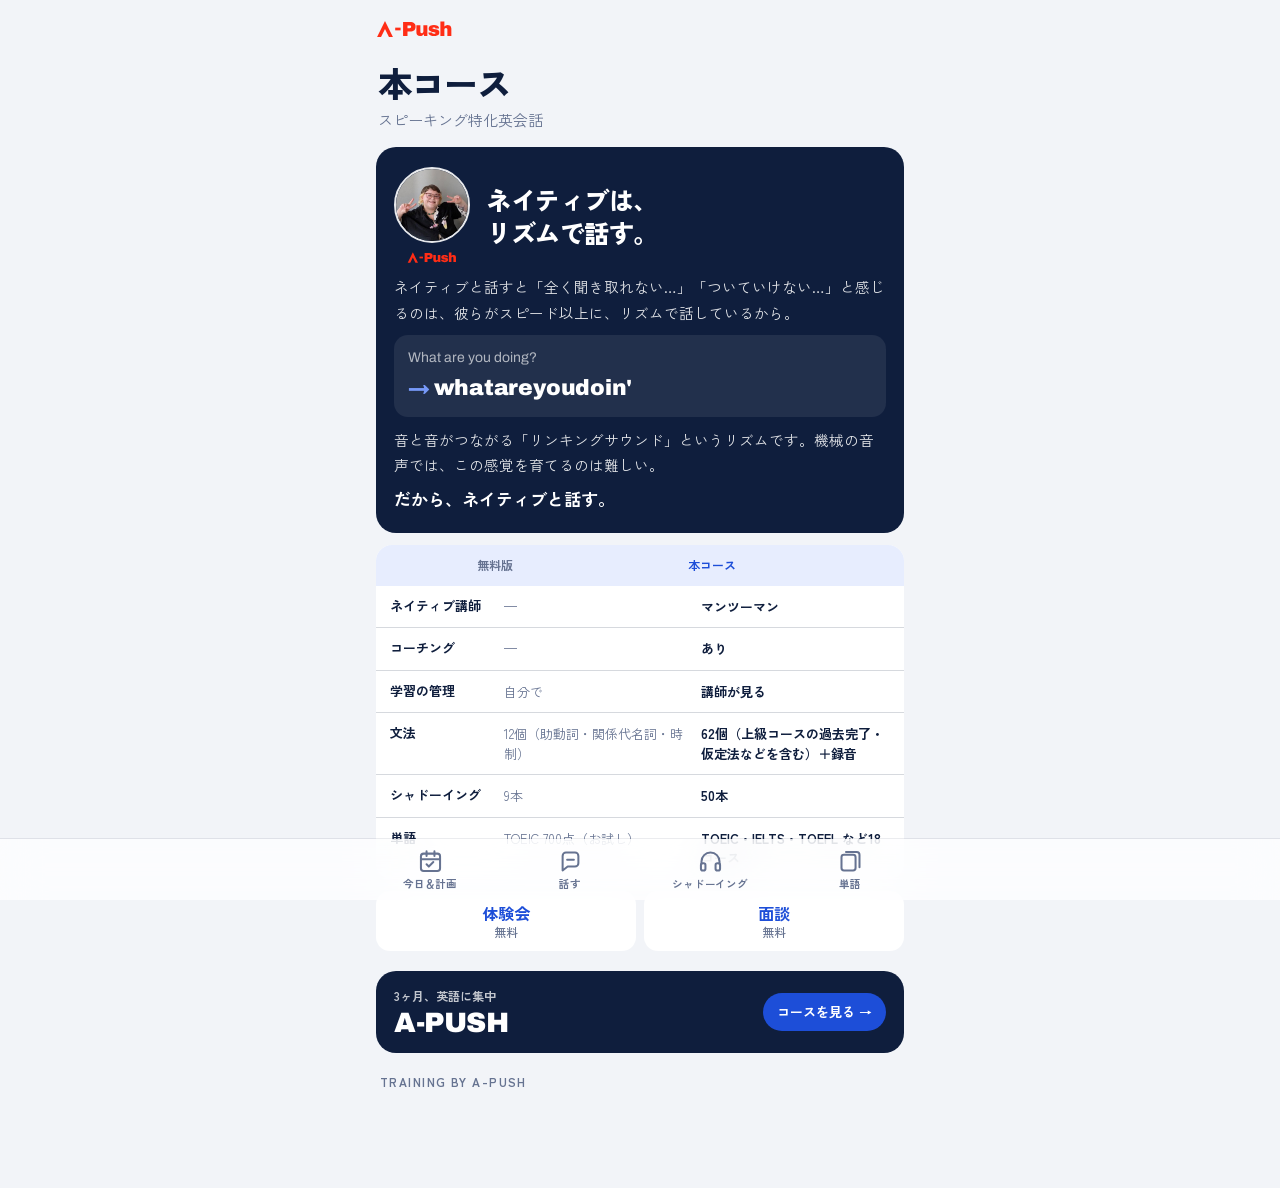
==== course/index.html @ 9ae57339 "本コースの比べる表：文法の個数（無料版12・土木版25・本コース62）、シャドーイング50本" ====
<!doctype html>
<html lang="ja">
<head>
<meta charset="utf-8">
<meta name="viewport" content="width=device-width, initial-scale=1, viewport-fit=cover">
<meta name="theme-color" content="#F2F4F8">
<meta name="color-scheme" content="light">
<link rel="icon" href="/favicon.png">
<link rel="apple-touch-icon" href="/apple-touch-icon.png">
<link rel="manifest" href="/chunk.webmanifest">
<meta name="apple-mobile-web-app-capable" content="yes">
<meta name="apple-mobile-web-app-title" content="A-PUSH">
<title>本コース｜A-PUSH</title>
<meta name="description" content="A-PUSH 本コースの内容と、無料版とのちがい。英語のリズムは、実際に話さないと分からない。">
<link rel="preconnect" href="https://fonts.googleapis.com">
<link rel="preconnect" href="https://fonts.gstatic.com" crossorigin>
<link rel="stylesheet" href="https://fonts.googleapis.com/css2?family=Archivo:wght@500;700;900&family=Zen+Kaku+Gothic+New:wght@400;500;700;900&display=swap">
<link rel="stylesheet" href="/ui.css">
</head>
<body data-tab="co">
<main class="screen">
  <div class="nav"><span class="navl"><span class="mini">本コース</span></span></div>
  <h1 class="large">本コース</h1>
  <p class="sub">スピーキング特化英会話</p>
  <div class="why">
    <div class="why-top">
      <div class="why-me"><img class="why-face" src="/course/alex.jpg" alt="ネイティブ講師 アレックス先生" width="240" height="240"><svg class="why-logo" viewBox="0 0 3847 1000" fill="currentColor" role="img" aria-label="A-PUSH"><path d="M450 104 L846 896 L648 896 L450 500 L252 896 L54 896 Z"/><rect x="960" y="432" width="270" height="136"/><path d="M1354.0 844.0V156.0H1760.0Q1825.0 156.0 1874.5 185.5Q1924.0 215.0 1952.0 267.0Q1980.0 319.0 1980.0 388.0Q1980.0 459.0 1951.5 511.5Q1923.0 564.0 1873.5 593.0Q1824.0 622.0 1760.0 622.0H1575.0V844.0ZM1575.0 461.0H1686.0Q1721.0 461.0 1738.5 443.0Q1756.0 425.0 1756.0 390.0Q1756.0 366.0 1748.5 350.5Q1741.0 335.0 1725.5 327.0Q1710.0 319.0 1686.0 319.0H1575.0ZM2204.0 856.0Q2110.0 856.0 2065.0 804.0Q2020.0 752.0 2020.0 658.0V316.0H2219.0V634.0Q2219.0 650.0 2223.5 664.0Q2228.0 678.0 2236.0 688.0Q2244.0 698.0 2257.0 703.5Q2270.0 709.0 2286.0 709.0Q2311.0 709.0 2329.5 697.5Q2348.0 686.0 2358.5 667.0Q2369.0 648.0 2369.0 626.0V316.0H2568.0V844.0H2405.0L2395.0 764.0H2388.0Q2369.0 793.0 2339.5 814.0Q2310.0 835.0 2275.0 845.5Q2240.0 856.0 2204.0 856.0ZM2893.0 856.0Q2845.0 856.0 2797.5 846.5Q2750.0 837.0 2710.5 816.5Q2671.0 796.0 2647.0 764.0Q2623.0 732.0 2623.0 686.0V679.0Q2623.0 676.0 2624.0 672.0H2809.0Q2808.0 675.0 2808.0 678.0V683.0Q2809.0 701.0 2820.5 713.0Q2832.0 725.0 2851.0 731.0Q2870.0 737.0 2893.0 737.0Q2907.0 737.0 2926.5 735.0Q2946.0 733.0 2961.0 725.0Q2976.0 717.0 2976.0 698.0Q2976.0 681.0 2958.5 672.5Q2941.0 664.0 2912.5 658.5Q2884.0 653.0 2850.0 647.0Q2813.0 641.0 2775.5 631.5Q2738.0 622.0 2706.0 604.5Q2674.0 587.0 2654.5 558.0Q2635.0 529.0 2635.0 483.0Q2635.0 431.0 2656.5 396.0Q2678.0 361.0 2715.5 340.5Q2753.0 320.0 2800.5 311.5Q2848.0 303.0 2900.0 303.0Q2945.0 303.0 2989.5 311.5Q3034.0 320.0 3071.0 338.5Q3108.0 357.0 3130.0 387.0Q3152.0 417.0 3152.0 460.0V467.0Q3152.0 472.0 3151.0 474.0H2968.0V466.0Q2968.0 451.0 2957.5 441.5Q2947.0 432.0 2930.5 427.5Q2914.0 423.0 2897.0 423.0Q2891.0 423.0 2879.0 423.5Q2867.0 424.0 2854.5 427.0Q2842.0 430.0 2833.5 437.0Q2825.0 444.0 2825.0 457.0Q2825.0 469.0 2836.5 476.5Q2848.0 484.0 2867.5 488.5Q2887.0 493.0 2911.0 498.0Q2949.0 505.0 2993.0 511.5Q3037.0 518.0 3076.5 533.5Q3116.0 549.0 3141.0 580.5Q3166.0 612.0 3166.0 669.0Q3166.0 723.0 3144.0 759.5Q3122.0 796.0 3084.0 817.0Q3046.0 838.0 2996.5 847.0Q2947.0 856.0 2893.0 856.0ZM3220.0 844.0V119.0H3419.0V371.0H3426.0Q3443.0 349.0 3469.0 334.5Q3495.0 320.0 3525.0 312.0Q3555.0 304.0 3584.0 304.0Q3647.0 304.0 3687.5 327.5Q3728.0 351.0 3748.0 395.0Q3768.0 439.0 3768.0 502.0V844.0H3569.0V526.0Q3569.0 509.0 3564.5 495.5Q3560.0 482.0 3552.0 472.0Q3544.0 462.0 3531.5 456.5Q3519.0 451.0 3502.0 451.0Q3477.0 451.0 3458.5 462.5Q3440.0 474.0 3429.5 492.5Q3419.0 511.0 3419.0 534.0V844.0Z"/></svg></div>
      <h2>ネイティブは、<br>リズムで話す。</h2>
    </div>
    <p>ネイティブと話すと「全く聞き取れない…」「ついていけない…」と感じるのは、彼らがスピード以上に、リズムで話しているから。</p>
    <div class="why-ex"><span>What are you doing?</span><b>whatareyoudoin'</b></div>
    <p>音と音がつながる「リンキングサウンド」というリズムです。機械の音声では、この感覚を育てるのは難しい。<br><b class="why-go">だから、ネイティブと話す。</b></p>
  </div>
  <div class="cmp">
    <div class="cmp-h"><span></span><span>無料版</span><span>本コース</span></div>
    <div class="cmp-r"><b>ネイティブ講師</b><span>—</span><span>マンツーマン</span></div><div class="cmp-r"><b>コーチング</b><span>—</span><span>あり</span></div><div class="cmp-r"><b>学習の管理</b><span>自分で</span><span>講師が見る</span></div><div class="cmp-r"><b>文法</b><span>12個（助動詞・関係代名詞・時制）</span><span>62個（上級コースの過去完了・仮定法などを含む）＋録音</span></div><div class="cmp-r"><b>シャドーイング</b><span>9本</span><span>50本</span></div><div class="cmp-r"><b>単語</b><span>TOEIC 700点（お試し）</span><span>TOEIC・IELTS・TOEFL など18コース</span></div>
  </div>
  <div class="two">
    <a href="https://reserva.be/washoiii/reserve?mode=service_staff&amp;search_evt_no=95eJwzNbY0tbQEAARxAUk" target="_blank" rel="noopener">体験会<small>無料</small></a>
    <a href="https://calendar.app.google/kX21qNU7f9NdJtQY9" target="_blank" rel="noopener">面談<small>無料</small></a>
  </div>
  <a class="apush" href="https://lp.apush.jp/" target="_blank" rel="noopener">
    <span class="ap-k">3ヶ月、英語に集中</span>
    <span class="ap-n">A-PUSH</span>
    <span class="ap-c">コースを見る →</span>
  </a>
  <footer class="foot"><span class="by">TRAINING BY A-PUSH</span></footer>
</main>
<script src="/install.js" defer></script>
<script src="/ui.js" defer></script>
</body>
</html>
---- ui.css ----
/* A-PUSH 共通の見た目（doboku・club-kit と同じ。2026-10-17）。club-kit/template/shell.html の style から作った。白基調だけ。 */

/* 型：iPhoneのアプリに近い形。下に4つのタブ（今日＆計画・話す・シャドーイング・単語）、上は大きな見出し→スクロールですりガラスのバー。
   お知らせと通知は「今日＆計画」から。色は団体の色1つ（--brand）＋白。暗い画面の設定では濃紺。文字は端末の文字（iPhoneならヒラギノ）。 */
:root{
  --brand:#1D4ED8;
  --bg:#F2F4F8; --card:#FFFFFF; --ink:#0F1E3D; --mute:#667391; --line:rgba(15,30,61,.10); --line2:rgba(15,30,61,.17);
  --soft:#E7EDFE; --soft2:#C7D5FD; --mid:#7799F8;
  --on:#FFFFFF; --ok:#16A34A; --warn:#B45309; --ng:#DC2626; --bar:rgba(255,255,255,.72); --scrim:rgba(15,30,61,.32); --dark:#0F1E3D;
  /* 本文・見出し＝Zen Kaku Gothic New／数字と英語＝Archivo。届かない時（オフライン）は端末の文字に戻る */
  --f:"Zen Kaku Gothic New",-apple-system,BlinkMacSystemFont,"Hiragino Sans","Hiragino Kaku Gothic ProN","Noto Sans JP","Yu Gothic",system-ui,sans-serif;
  --fd:"Zen Kaku Gothic New",-apple-system,BlinkMacSystemFont,"Hiragino Sans","Hiragino Kaku Gothic ProN","Noto Sans JP",system-ui,sans-serif;
  --en:"Archivo","Zen Kaku Gothic New",-apple-system,BlinkMacSystemFont,"Hiragino Sans","Noto Sans JP",system-ui,sans-serif;
  --r:16px; --spring:cubic-bezier(.2,.8,.2,1);
  color-scheme:light;
}
*{box-sizing:border-box}
[hidden]{display:none!important}
html{-webkit-tap-highlight-color:transparent;-webkit-text-size-adjust:100%;overscroll-behavior:none;background:var(--bg)}
body{margin:0;overscroll-behavior:none;background:var(--bg);color:var(--ink);font-family:var(--f);font-size:16px;line-height:1.55;-webkit-font-smoothing:antialiased;min-height:100dvh}
body::before{content:"";position:fixed;inset:0 0 auto;height:env(safe-area-inset-top,0px);z-index:9;background:var(--bar);-webkit-backdrop-filter:blur(20px);backdrop-filter:blur(20px)}
button{font:inherit;color:inherit;cursor:pointer;background:none;border:0;padding:0}
button,a,[role="button"],.tap{touch-action:manipulation;-webkit-user-select:none;user-select:none;-webkit-touch-callout:none}
input,textarea,select{font:inherit;font-size:16px;color:inherit}
:focus-visible{outline:3px solid var(--mid);outline-offset:2px;border-radius:8px}
a{color:inherit}

/* 画面 */
.screen{max-width:560px;margin:0 auto;padding-left:max(16px,env(safe-area-inset-left,0px));padding-right:max(16px,env(safe-area-inset-right,0px));
  padding-bottom:calc(96px + env(safe-area-inset-bottom,0px));display:flex;flex-direction:column;gap:12px;animation:in .28s var(--spring)}
@keyframes in{from{opacity:0;transform:translateY(6px)}to{opacity:1;transform:none}}
.nav{position:sticky;top:env(safe-area-inset-top,0px);z-index:8;margin:0 calc(-1*max(16px,env(safe-area-inset-left,0px))) -4px;
  padding:10px max(16px,env(safe-area-inset-right,0px)) 8px max(16px,env(safe-area-inset-left,0px));min-height:52px;
  display:flex;justify-content:space-between;align-items:center;gap:8px;transition:background .2s,box-shadow .2s}
.nav.stuck{background:var(--bar);-webkit-backdrop-filter:blur(20px) saturate(180%);backdrop-filter:blur(20px) saturate(180%);box-shadow:0 .5px 0 var(--line2)}
.nav .mini{font-weight:700;font-size:17px;opacity:0;transition:opacity .2s;letter-spacing:-.01em}
.nav.stuck .mini{opacity:1}
/* A-PUSHのロゴ（どの団体のサイトでも一番上・左）。スクロールすると、ロゴがその画面の名前に入れ替わる */
.navl{position:relative;display:flex;align-items:center;min-width:0;height:38px}
.aplogo{display:block;height:20px;width:auto;color:#FF2D16;transition:opacity .2s}
.nav.stuck .aplogo{opacity:0}
.navl .mini{position:absolute;left:0;white-space:nowrap}
.navr{display:flex;align-items:center;gap:8px}
.pill{background:var(--soft);color:var(--brand);font-weight:600;font-size:14px;padding:7px 14px;border-radius:999px;transition:transform .1s ease-out}
.bell{position:relative;width:38px;height:38px;border-radius:50%;background:var(--soft);color:var(--brand);display:grid;place-items:center;flex:none}
.bell svg{width:21px;height:21px}
.bell .badge{position:absolute;top:-2px;right:-2px;min-width:19px;height:19px;border-radius:99px;background:var(--ng);color:#fff;font-size:11px;font-weight:800;
  display:grid;place-items:center;padding:0 5px;box-shadow:0 0 0 2px var(--bg)}
.eyebrow{margin:6px 2px 0;font-size:12px;font-weight:600;letter-spacing:.08em;color:var(--brand);text-transform:uppercase}
.large{font-family:var(--fd);font-size:34px;font-weight:900;letter-spacing:-.028em;line-height:1.12;margin:0 2px;text-wrap:balance}
.sub{color:var(--mute);font-size:15px;margin:-6px 2px 4px}
.sub button{color:var(--brand);font-weight:600}
.label{font-size:13px;color:var(--mute);margin:14px 4px -4px;font-weight:500}
.hr{height:1px;background:var(--line2);margin:22px 2px 6px;border:0}
.sect{font-family:var(--fd);font-size:25px;font-weight:900;letter-spacing:-.025em;margin:4px 2px 0}
.note{margin:0 4px;font-size:12.5px;color:var(--mute)}

/* 押した時の反応（指を離す前） */
.press{transition:transform .1s ease-out,background-color .12s,opacity .12s}
.press:active,.press.down{transform:scale(.97)}

/* 共通の箱 */
.group{background:var(--card);border-radius:var(--r);overflow:hidden}
.row{display:grid;grid-template-columns:36px 1fr auto;gap:12px;align-items:center;padding:12px 14px;width:100%;text-align:left;min-height:60px}
.row+.row{border-top:.5px solid var(--line2)}
.row:active{background:var(--line)}
.ic{width:36px;height:36px;border-radius:10px;display:grid;place-items:center;font-size:18px;background:var(--soft)}
.row b{font-weight:700;font-size:16px;display:block;line-height:1.3}
.row small{color:var(--mute);font-size:13px;display:block}
.chev{color:var(--mute);font-size:14px;font-weight:600;white-space:nowrap}
.row.done .chev{color:var(--ok)}

/* 今日 */
.hero{display:grid;grid-template-columns:auto 1fr;gap:18px;align-items:center;background:var(--card);border-radius:20px;padding:18px}
.ring{width:96px;height:96px}
.ring circle{fill:none;stroke-width:11;stroke-linecap:round}
.ring .t{stroke:var(--soft)}
.ring .v{stroke:var(--brand);transition:stroke-dashoffset .9s var(--spring)}
.hero b{font-family:var(--en);font-weight:900;font-size:28px;letter-spacing:-.02em;font-variant-numeric:tabular-nums;display:block;line-height:1.2}
.hero p{margin:2px 0 0;color:var(--mute);font-size:14px}
.tiles{display:grid;grid-template-columns:repeat(3,1fr);gap:8px}
.tiles div{background:var(--card);border-radius:14px;padding:10px 6px;text-align:center;font-size:12px;color:var(--mute)}
.tiles b{display:block;font-family:var(--en);font-weight:900;font-size:24px;color:var(--ink);font-variant-numeric:tabular-nums;letter-spacing:-.01em;line-height:1.25}
.sum{display:grid;grid-template-columns:1fr 1fr;gap:8px}
.sum div{background:var(--card);border-radius:14px;padding:12px;display:flex;flex-direction:column;gap:2px;min-width:0}
.sum span{font-size:11.5px;color:var(--mute);line-height:1.4}
.sum b{font-size:17px;font-weight:700;color:var(--brand)}
.inst{display:grid;grid-template-columns:auto 1fr auto;gap:10px;align-items:center;background:var(--soft);border-radius:var(--r);padding:12px 12px 12px 14px}
.inst-ic{width:30px;height:30px;border-radius:9px;background:var(--brand);color:var(--on);display:grid;place-items:center;font-weight:800}
.inst p{margin:0;font-size:13.5px;line-height:1.55}
.inst-x{color:var(--mute);font-size:20px;width:34px;height:34px}
.inst .primary{grid-column:1/-1}
.apush{display:grid;grid-template-columns:1fr auto;grid-template-areas:"k c" "n c";align-items:center;gap:2px 12px;text-decoration:none;color:#fff;background:var(--dark);border-radius:20px;padding:16px 18px;margin-top:8px}
.ap-k{grid-area:k;font-size:12px;color:rgba(255,255,255,.75);font-weight:600}
.ap-n{grid-area:n;font-family:var(--en);font-weight:900;font-size:28px;line-height:1.05;letter-spacing:-.015em}
.ap-c{grid-area:c;font-size:13px;font-weight:600;background:var(--brand);color:var(--on);border-radius:99px;padding:9px 14px;white-space:nowrap}
.foot{font-size:12px;color:var(--mute);padding:8px 4px 0;display:flex;flex-direction:column;gap:6px}
.foot .by{letter-spacing:.12em;font-weight:600}

/* 話す */
.toggle-row{display:flex;justify-content:space-between;align-items:center;gap:12px;background:var(--card);border-radius:var(--r);padding:12px 14px}
.toggle-row div{display:flex;flex-direction:column;line-height:1.35;min-width:0}
.toggle-row b{font-size:16px;font-weight:600}
.toggle-row span{font-size:12.5px;color:var(--mute)}
.switch{flex:none;width:51px;height:31px;border-radius:99px;background:var(--line2);position:relative;transition:background .2s}
.switch i{position:absolute;top:2px;left:2px;width:27px;height:27px;border-radius:50%;background:#fff;box-shadow:0 2px 4px rgba(0,0,0,.2);transition:transform .3s var(--spring)}
.switch[aria-checked="true"]{background:var(--ok)}
.switch[aria-checked="true"] i{transform:translateX(20px)}
.seg{position:relative;display:grid;grid-auto-flow:column;grid-auto-columns:1fr;background:var(--line);border-radius:10px;padding:2px}
.seg .sl{position:absolute;top:2px;bottom:2px;left:2px;border-radius:8px;background:var(--card);box-shadow:0 1px 3px rgba(0,0,0,.13),0 0 0 .5px rgba(0,0,0,.04);
  transition:transform .32s var(--spring),width .32s var(--spring);pointer-events:none}
.seg button{position:relative;z-index:1;border-radius:8px;padding:7px 4px;font-size:13.5px;font-weight:600;color:var(--ink);line-height:1.2;transition:color .2s,transform .1s ease-out}
.seg button:active{transform:scale(.96)}
.seg button[aria-pressed="true"]{color:var(--brand)}
.seg.lv button{display:flex;flex-direction:column;align-items:center;padding:6px 4px}
.seg.lv b{font-family:var(--en);font-weight:900;font-size:17px}
.seg.lv small{font-size:11px;color:var(--mute);font-weight:500}
.chips{display:flex;gap:6px;overflow-x:auto;padding:2px 2px 4px;margin:0 -2px;scrollbar-width:none;scroll-snap-type:x proximity}
.chips::-webkit-scrollbar{display:none}
.chip{flex:none;scroll-snap-align:start;background:var(--card);border-radius:99px;padding:8px 14px;font-size:14px;font-weight:700;white-space:nowrap;box-shadow:0 0 0 .5px var(--line2) inset}
.chip[aria-pressed="true"]{background:var(--brand);color:var(--on);box-shadow:none}
.chip .n{font-size:11px;opacity:.7;margin-left:5px;font-weight:500}
.tag{display:inline-block;font-size:11px;font-weight:600;padding:1px 8px;border-radius:99px;background:var(--soft);color:var(--brand);margin-left:6px;vertical-align:2px}

/* 問題のカード */
.card{background:var(--card);border-radius:22px;overflow:hidden}
.bar{height:4px;background:var(--soft)}
.bar i{display:block;height:100%;width:100%;background:var(--brand);transition:width 1s linear;border-radius:0 4px 4px 0}
.bar i.low{background:var(--ink)}
.cin{padding:18px 16px;display:flex;flex-direction:column;gap:12px}
.meta{display:flex;justify-content:space-between;align-items:center;font-family:var(--en);font-size:13px;color:var(--mute);font-weight:700;font-variant-numeric:tabular-nums}
.pips{display:flex;gap:5px}
.pip{width:22px;height:5px;border-radius:3px;background:var(--line2)}
.pip.y{background:var(--brand)} .pip.n{background:var(--mid)} .pip.cur{background:var(--ink)}
.ask{margin:0;font-size:12.5px;font-weight:600;color:var(--mute)}
.pic{font-size:clamp(54px,15vw,68px);line-height:1;text-align:center;padding:4px 0}
.ja{margin:0;font-size:19px;font-weight:700;line-height:1.5;text-align:center;text-wrap:balance}
.cue{align-self:center;max-width:100%;text-align:center;font-size:13px;font-weight:600;color:var(--brand);background:var(--soft);padding:5px 12px;border-radius:99px}
.stem{margin:0;text-align:center;font-size:18px;font-weight:700}
.choices{display:flex;flex-direction:column;gap:9px}
.ch{display:flex;gap:10px;align-items:flex-start;text-align:left;background:var(--card);border-radius:14px;padding:14px;font-family:var(--en);font-size:16px;line-height:1.45;font-weight:600;
  box-shadow:0 0 0 1px var(--line2) inset;transition:transform .1s ease-out,background .15s,box-shadow .15s,color .15s}
.ch:active:not(:disabled){transform:scale(.98);background:var(--soft)}
.ch .k{flex:none;width:22px;height:22px;border-radius:7px;background:var(--soft);color:var(--brand);font-weight:700;font-size:12px;display:grid;place-items:center;margin-top:1px}
.ch.correct{background:var(--brand);color:var(--on);box-shadow:none}
.ch.correct .k{background:rgba(255,255,255,.22);color:var(--on)}
.ch.wrong{color:var(--mute);text-decoration:line-through;box-shadow:0 0 0 1.5px var(--ink) inset;animation:shake .3s}
.ch.dim{opacity:.4}
.ch:disabled{cursor:default}
@keyframes shake{25%{transform:translateX(-4px)}75%{transform:translateX(4px)}}
.verdict{margin:0;font-weight:800;font-size:16px;text-align:center}
.verdict.y{color:var(--brand)} .verdict.n{color:var(--ink)}
.answer{margin:0;font-family:var(--en);font-size:21px;font-weight:800;line-height:1.4;text-align:center;text-wrap:balance;letter-spacing:-.01em}
.say{margin:0;font-size:13px;color:var(--mute);text-align:center}
.dots{display:flex;justify-content:center;gap:14px}
.dot{width:54px;height:54px;border-radius:50%;background:var(--soft);color:var(--brand);font-family:var(--en);font-weight:900;font-size:20px;transition:transform .1s ease-out,background .15s}
.dot:active{transform:scale(.92)}
.dot.on{background:var(--brand);color:var(--on)}
.acts{display:flex;gap:8px;flex-wrap:wrap}
.primary{flex:1;background:var(--brand);color:var(--on);border-radius:14px;padding:15px;font-weight:700;font-size:17px;transition:transform .1s ease-out,opacity .15s}
.primary:active:not(:disabled){transform:scale(.97)}
.primary:disabled{opacity:.3;cursor:default}
.ghost{flex:1;background:var(--soft);border-radius:14px;padding:14px;font-weight:600;font-size:16px;color:var(--brand);transition:transform .1s ease-out}
.ghost:active{transform:scale(.97)}
.big{margin:0;text-align:center;font-family:var(--en);font-weight:900;font-size:72px;line-height:1;color:var(--brand);letter-spacing:-.03em}
.big em{font-style:normal;font-size:28px;color:var(--mute)}
.rmsg{margin:0;text-align:center;font-weight:700}
.recap{display:flex;flex-direction:column}
.rrow{display:grid;grid-template-columns:28px 1fr 22px;gap:8px;align-items:start;padding:9px 0;border-top:.5px solid var(--line2);font-size:14px}
.rrow .m{font-size:20px;line-height:1.2}
.rrow .v{font-weight:800;text-align:right} .rrow .v.y{color:var(--brand)} .rrow .v.n{color:var(--mute)}

/* 単語 */
.decks{display:grid;grid-template-columns:repeat(auto-fit,minmax(150px,1fr));gap:8px}
.deck{display:flex;flex-direction:column;text-align:left;background:var(--card);border-radius:14px;padding:11px 12px;line-height:1.4;min-width:0;box-shadow:0 0 0 .5px var(--line2) inset;transition:transform .1s ease-out}
.deck:active{transform:scale(.97)}
.deck b{font-size:15px;font-weight:700}
.deck span{font-size:11.5px;color:var(--mute)}
.deck em{font-style:normal;color:var(--brand);font-weight:700}
.deck[aria-pressed="true"]{background:var(--soft);box-shadow:0 0 0 2px var(--brand) inset}
.daily{display:flex;justify-content:space-between;align-items:center;gap:10px;flex-wrap:wrap;background:var(--card);border-radius:var(--r);padding:12px 14px}
.daily span{display:flex;flex-direction:column;line-height:1.35} .daily b{font-size:15px;font-weight:600} .daily small{font-size:11.5px;color:var(--mute)}
#w-daily{flex:1;min-width:220px}
.today{display:flex;flex-direction:column;gap:6px;padding:0 4px}
.today-t{display:flex;justify-content:space-between;font-size:12.5px;color:var(--mute)} .today-t b{font-family:var(--en);font-weight:900;font-size:19px;color:var(--ink);font-variant-numeric:tabular-nums}
.today .bar{border-radius:4px;overflow:hidden}
.filters{display:grid;grid-template-columns:1fr auto;gap:8px;align-items:center}
.filters .seg{min-width:140px}
.wcount{display:flex;justify-content:space-between;font-size:12.5px;color:var(--mute);font-weight:600}
#w-done.due{background:var(--soft);color:var(--brand);padding:0 8px;border-radius:6px;font-weight:700}
.wja{margin:0;text-align:center;font-family:var(--fd);font-size:clamp(28px,8vw,34px);font-weight:900;letter-spacing:-.025em;line-height:1.3;text-wrap:balance;padding:10px 0 2px}
.wcat{align-self:center;font-size:12px;font-weight:600;background:var(--soft);color:var(--brand);border-radius:99px;padding:2px 10px}
.wen{margin:0;text-align:center;font-family:var(--en);font-size:clamp(26px,7vw,30px);font-weight:800;line-height:1.3;color:var(--brand);letter-spacing:-.01em}
.fin{display:flex;flex-direction:column;align-items:center;gap:8px;padding:14px 0;text-align:center}
.fin-mark{width:64px;height:64px;border-radius:50%;background:var(--brand);color:var(--on);display:grid;place-items:center;font-size:28px;font-weight:900}
.fin-msg{margin:0;font-size:18px;font-weight:800}
.fin .acts{width:100%}
.list{display:flex;flex-direction:column;background:var(--card);border-radius:var(--r);overflow:hidden}
.li{display:grid;grid-template-columns:1fr 1fr 34px;gap:10px;align-items:center;padding:10px 14px;font-size:15px}
.li+.li{border-top:.5px solid var(--line2)}
.li .e{font-family:var(--en);font-weight:700;color:var(--brand)}
.li .ok{color:var(--brand);font-size:11px;font-weight:700}
.spk{width:32px;height:32px;border-radius:50%;background:var(--soft);color:var(--brand);font-size:12px}
.search{width:100%;border:0;background:var(--line);border-radius:11px;padding:10px 12px}

/* シャドーイング */
.flow{display:grid;grid-template-columns:repeat(auto-fit,minmax(150px,1fr));gap:8px}
.step{background:var(--card);border-radius:14px;padding:11px 12px;font-size:13.5px;display:flex;gap:9px;align-items:flex-start;line-height:1.5}
.step b{flex:none;font-weight:700;font-size:13px;width:24px;height:24px;border-radius:50%;background:var(--brand);color:var(--on);display:grid;place-items:center}
.shl{display:flex;flex-direction:column;gap:8px}
.shl h3{margin:12px 4px 0;font-size:16px;font-weight:700;display:flex;align-items:baseline;gap:8px;flex-wrap:wrap}
.shl h3 span{font-size:12px;color:var(--mute);font-weight:500}
.vid{display:grid;grid-template-columns:44px 1fr auto;gap:12px;align-items:center;background:var(--card);border-radius:14px;padding:11px 12px;text-decoration:none;color:var(--ink);transition:transform .1s ease-out}
.vid:active{transform:scale(.98)}
.vid .id{font-family:var(--en);font-weight:900;font-size:18px;background:var(--soft);color:var(--brand);border-radius:10px;text-align:center;padding:8px 0}
.vid .t{font-weight:600;font-size:15px;line-height:1.4;min-width:0}
.vid .t small{display:block;font-weight:500;color:var(--mute);font-size:12px}
.vid .go{font-size:13px;color:var(--brand);font-weight:600}
.credit{font-size:12px;color:var(--mute);margin:0 4px}

/* 計画 */
.calhd{display:flex;align-items:center;justify-content:space-between;padding:2px 2px 10px}
.calhd b{font-family:var(--fd);font-weight:900;font-size:18px;letter-spacing:-.01em}
.calhd button{width:36px;height:36px;border-radius:50%;background:var(--soft);color:var(--brand);font-size:18px;font-weight:700}
.calhd button:disabled{opacity:.3}
.calbox{background:var(--card);border-radius:20px;padding:14px}
.cal{display:grid;grid-template-columns:repeat(7,1fr);gap:5px}
.cal .w{font-size:11px;color:var(--mute);text-align:center;font-weight:600}
.cal .d{aspect-ratio:1;max-width:100%;display:grid;place-items:center;border-radius:50%;font-family:var(--en);font-weight:500;font-size:14px;font-variant-numeric:tabular-nums;color:var(--mute)}
.cal .d.all{background:var(--brand);color:var(--on);font-weight:700}
.cal .d.some{background:var(--soft2);color:var(--ink)}
.cal .d.today{box-shadow:0 0 0 2px var(--ink) inset;color:var(--ink);font-weight:700}
.cal .d.future{opacity:.45}
.legend{display:flex;flex-wrap:wrap;gap:12px;font-size:12px;color:var(--mute);margin-top:10px;padding:0 2px}
.legend span::before{content:"";display:inline-block;width:10px;height:10px;border-radius:50%;margin-right:5px;vertical-align:-1px;background:var(--c)}
.step2{display:flex;justify-content:space-between;align-items:center;gap:12px;padding:12px 14px;min-height:56px}
.step2+.step2{border-top:.5px solid var(--line2)}
.step2 span{min-width:0}
.step2 small{display:block;color:var(--mute);font-size:12px}
.stepper{display:flex;align-items:center;background:var(--line);border-radius:9px;overflow:hidden;flex:none}
.stepper button{width:42px;height:32px;font-size:20px;font-weight:500;color:var(--ink);transition:background .1s}
.stepper button:active{background:var(--line2)}
.stepper output{min-width:48px;height:32px;display:grid;place-items:center;font-family:var(--en);font-weight:700;font-variant-numeric:tabular-nums;background:var(--card);font-size:15px}
.goaltext{width:100%;border:0;background:transparent;padding:12px 14px;resize:none;min-height:52px;line-height:1.5}
.goaltext::placeholder{color:var(--mute)}
.gmeta{padding:0 14px 12px;font-size:12.5px;color:var(--mute)}
.fld{display:flex;justify-content:space-between;align-items:center;gap:12px;padding:10px 14px;min-height:52px}
.fld+.fld{border-top:.5px solid var(--line2)}
.fld input,.fld select{border:0;background:var(--line);border-radius:9px;padding:6px 10px;min-width:96px;text-align:right}
.two{display:grid;grid-template-columns:1fr 1fr;gap:8px}
.two a{display:block;text-align:center;text-decoration:none;background:var(--card);color:var(--brand);border-radius:14px;padding:12px;font-weight:600;line-height:1.3;transition:transform .1s ease-out}
.two a:active{transform:scale(.97)}
.two small{display:block;color:var(--mute);font-weight:500;font-size:12px}
.saved{font-size:13px;color:var(--ok);text-align:center;margin:0;min-height:1.2em}

/* お知らせ */
.msg{display:flex;flex-direction:column;gap:5px;background:var(--card);border-radius:14px;padding:13px 14px;text-align:left;width:100%}
.msg+.msg{margin-top:8px}
.msg.unread{box-shadow:0 0 0 2px var(--brand) inset}
.msg .mh{display:flex;justify-content:space-between;align-items:baseline;gap:8px;font-size:11.5px;color:var(--mute);font-weight:600}
.msg .mt{font-size:15px;line-height:1.6;white-space:pre-wrap}
.msg .new{color:var(--ng);font-weight:800}
.empty{text-align:center;color:var(--mute);font-size:14px;padding:26px 0}
.sync{display:grid;grid-template-columns:auto 1fr;gap:10px;align-items:center;background:var(--soft);border-radius:var(--r);padding:11px 13px;font-size:13px;line-height:1.5}
.sync.off{background:var(--line)}
.sync .d{width:10px;height:10px;border-radius:50%;background:var(--ok)}
.sync.off .d{background:var(--mute)}

/* 下のタブバー（4つ） */
.tabbar{position:fixed;left:0;right:0;bottom:0;z-index:10;background:var(--bar);-webkit-backdrop-filter:blur(20px) saturate(180%);backdrop-filter:blur(20px) saturate(180%);box-shadow:0 -.5px 0 var(--line2);
  padding:6px max(4px,env(safe-area-inset-right,0px)) calc(6px + env(safe-area-inset-bottom,0px)) max(4px,env(safe-area-inset-left,0px))}
.tabbar div{max-width:560px;margin:0 auto;display:grid;grid-template-columns:repeat(4,1fr)}
.tab{display:grid;justify-items:center;gap:1px;font-size:10.5px;font-weight:700;color:var(--mute);padding:3px 0 2px;letter-spacing:-.02em;white-space:nowrap}
.tab svg{width:27px;height:27px;transition:transform .15s ease-out}
.tab:active svg{transform:scale(.88)}
.tab[aria-selected="true"]{color:var(--brand)}

/* 下から出るシート */
.scrim{position:fixed;inset:0;z-index:30;background:var(--scrim);opacity:0;pointer-events:none;transition:opacity .25s}
.scrim.on{pointer-events:auto}
.sheet{position:fixed;left:0;right:0;bottom:0;z-index:31;margin:0 auto;max-width:560px;max-height:calc(100dvh - env(safe-area-inset-top,0px) - 24px);display:flex;flex-direction:column;
  background:var(--card);border-radius:24px 24px 0 0;padding:0 20px calc(18px + env(safe-area-inset-bottom,0px));transform:translateY(110%);will-change:transform;visibility:hidden;box-shadow:0 -8px 40px rgba(0,0,0,.18)}
.sheet.open{visibility:visible}
.sh-top{padding:8px 0 4px;touch-action:none;cursor:grab}
.grab{width:38px;height:5px;border-radius:5px;background:var(--line2);margin:0 auto 10px}
.sh-head{display:flex;justify-content:space-between;align-items:center}
.sh-title{font-size:13px;font-weight:700;letter-spacing:.06em;color:var(--brand)}
.sh-x{width:32px;height:32px;border-radius:50%;background:var(--line);color:var(--mute);font-size:17px}
.sh-body{overflow-y:auto;overscroll-behavior:contain;display:flex;flex-direction:column;gap:12px;padding:6px 0 4px}
.g-body{min-height:290px;display:flex;flex-direction:column;gap:14px;justify-content:center}
.g-img{display:block;width:100%;height:auto;border-radius:14px;border:1px solid var(--line);background:#F4F7FB}
.g-h{margin:0;font-family:var(--fd);font-size:clamp(25px,7vw,30px);font-weight:900;letter-spacing:-.025em;line-height:1.3;text-wrap:balance}
.g-l{margin:0;padding:0;list-style:none;display:flex;flex-direction:column;gap:8px}
.g-l li{font-size:16px;line-height:1.55;padding-left:18px;position:relative}
.g-l li::before{content:"";position:absolute;left:2px;top:.6em;width:7px;height:7px;border-radius:50%;background:var(--brand)}
.g-steps{margin:0;padding:0;list-style:none;counter-reset:s;display:flex;flex-direction:column;gap:8px}
.g-steps li{counter-increment:s;display:flex;gap:12px;align-items:center;background:var(--bg);border-radius:14px;padding:12px;font-size:16px;font-weight:600;line-height:1.45}
.g-steps li::before{content:counter(s);flex:none;width:30px;height:30px;border-radius:50%;background:var(--brand);color:var(--on);display:grid;place-items:center;font-weight:800}
.g-ex{display:flex;flex-direction:column;gap:6px}
.g-exr{display:flex;justify-content:space-between;align-items:center;gap:8px;background:var(--bg);border-radius:12px;padding:11px 12px;text-align:left}
.g-exr b{font-family:var(--en);font-weight:700;font-size:16px;color:var(--brand)}
.g-exr span{font-size:12px;color:var(--mute);flex:none}
.g-tip{margin:0;font-size:14px;font-weight:600;background:var(--soft);color:var(--brand);border-radius:12px;padding:10px 12px}
.g-src{margin:0;font-size:11px;color:var(--mute)}
.g-dots{display:flex;justify-content:center;gap:6px;padding:4px 0}
.g-dots i{width:8px;height:8px;border-radius:4px;background:var(--line2);transition:width .3s var(--spring),background .2s}
.g-dots i.on{background:var(--brand);width:22px}
.gfig{margin:0;display:flex;flex-direction:column;gap:8px}
.gfig figcaption{font-size:11px;color:var(--mute);text-align:right}
.lbar{display:flex;flex-direction:column;gap:4px}
.lb-l{font-size:12px;font-weight:700;color:var(--mute)}
.lb{display:flex;height:40px;border-radius:10px;overflow:hidden;gap:2px}
.lb i{font-style:normal;display:flex;align-items:center;justify-content:center;font-size:12px;font-weight:700;padding:0 6px;white-space:nowrap;overflow:hidden}
.lb .g{background:var(--line2);color:var(--ink)} .lb .b{background:var(--brand);color:var(--on)}

/* はじめに（名前＋団体コード） */
.pf-l{font-size:13px;font-weight:600;margin:4px 2px -4px}
.pf-name{width:100%;border:0;background:var(--bg);border-radius:12px;padding:13px 14px}
.pf-code{width:100%;border:0;background:var(--bg);border-radius:12px;padding:13px 14px;font-family:var(--en);font-size:22px;font-weight:900;letter-spacing:.22em;text-transform:uppercase;text-align:center}
.pf-found{display:flex;align-items:center;gap:10px;background:var(--soft);border-radius:12px;padding:11px 13px;font-size:14px;line-height:1.5}
.pf-found b{font-weight:700}
.pf-found.bad{background:var(--line);color:var(--mute)}
.pf-found .m{font-size:18px}
.pf-agree{display:flex;gap:10px;align-items:flex-start;background:var(--bg);border-radius:12px;padding:12px 13px;font-size:13px;line-height:1.6}
.pf-agree input{flex:none;width:22px;height:22px;margin:1px 0 0;accent-color:var(--brand)}

@media (hover:hover) and (pointer:fine){
  .ch:hover:not(:disabled){box-shadow:0 0 0 1.5px var(--brand) inset}
  .row:hover,.vid:hover,.deck:hover{filter:brightness(.98)}
  .pill:hover,.ghost:hover{filter:brightness(.97)}
}
@media (prefers-reduced-motion: reduce){
  .screen{animation:none}
  .bar i,.switch,.switch i,.ch,.dot,.ring .v,.g-dots i{transition:none}
  .ch.wrong{animation:none}
}
@media (prefers-reduced-transparency: reduce){
  .nav.stuck,.tabbar,body::before{background:var(--card);-webkit-backdrop-filter:none;backdrop-filter:none}
}
.tab{text-decoration:none}

/* やり方の画像（横にスワイプ）。画像は /howto/*.webp（16:9） */
.imgs{display:flex;gap:8px;overflow-x:auto;scroll-snap-type:x mandatory;scrollbar-width:none;margin:0 0 12px;border-radius:14px}
.imgs::-webkit-scrollbar{display:none}
.imgs img{flex:0 0 100%;width:100%;height:auto;aspect-ratio:16/9;border-radius:14px;border:1px solid var(--line);background:#F4F7FB;scroll-snap-align:center}
.imgs-n{font-size:12px;color:var(--mute);text-align:center;margin:-6px 0 10px}

/* 本コースのタブ：比べる表 */
.cmp{background:var(--card);border-radius:var(--r);overflow:hidden}
.cmp-h,.cmp-r{display:grid;grid-template-columns:6.6em 1fr 1fr;gap:8px;padding:11px 14px;align-items:start}
.cmp-h{background:var(--soft);font-size:12px;font-weight:700;color:var(--mute)}
.cmp-h span:last-child{color:var(--brand)}
.cmp-r+.cmp-r{border-top:.5px solid var(--line2)}
.cmp-r b{font-size:13px;font-weight:700;line-height:1.4}
.cmp-r span{font-size:13px;line-height:1.5;color:var(--mute)}
.cmp-r span:last-child{color:var(--ink);font-weight:600}
.cmp-r .no{color:var(--line2);font-weight:700}
.why{background:var(--dark);color:#fff;border-radius:20px;padding:20px 18px;display:flex;flex-direction:column;gap:10px}
.why h2{text-wrap:balance;margin:0;font-family:var(--fd);font-size:25px;font-weight:900;letter-spacing:-.02em;line-height:1.3}
.why p{margin:0;font-size:14.5px;line-height:1.75;color:rgba(255,255,255,.88)}
.why .rh{display:flex;gap:6px;align-items:flex-end;height:34px;margin:4px 0 2px}
.why .rh i{display:block;width:10px;border-radius:5px;background:var(--brand)}
.why-top{display:grid;grid-template-columns:auto 1fr;gap:16px;align-items:center}
.why-me{display:flex;flex-direction:column;align-items:center;gap:8px}
.why-face{width:76px;height:76px;border-radius:50%;object-fit:cover;border:2px solid rgba(255,255,255,.9)}
.why-logo{display:block;height:13px;width:auto;color:#FF2D16}
.why-ex{display:flex;flex-direction:column;gap:2px;background:rgba(255,255,255,.08);border-radius:14px;padding:12px 14px}
.why-ex span{font-family:var(--en);font-size:14px;color:rgba(255,255,255,.65)}
.why-ex b{font-family:var(--en);font-size:22px;font-weight:900;letter-spacing:-.01em;color:#fff}
.why-ex b::before{content:"→ ";color:var(--mid,#7799F8)}
.why-go{display:inline-block;margin-top:6px;font-size:17px;color:#fff}
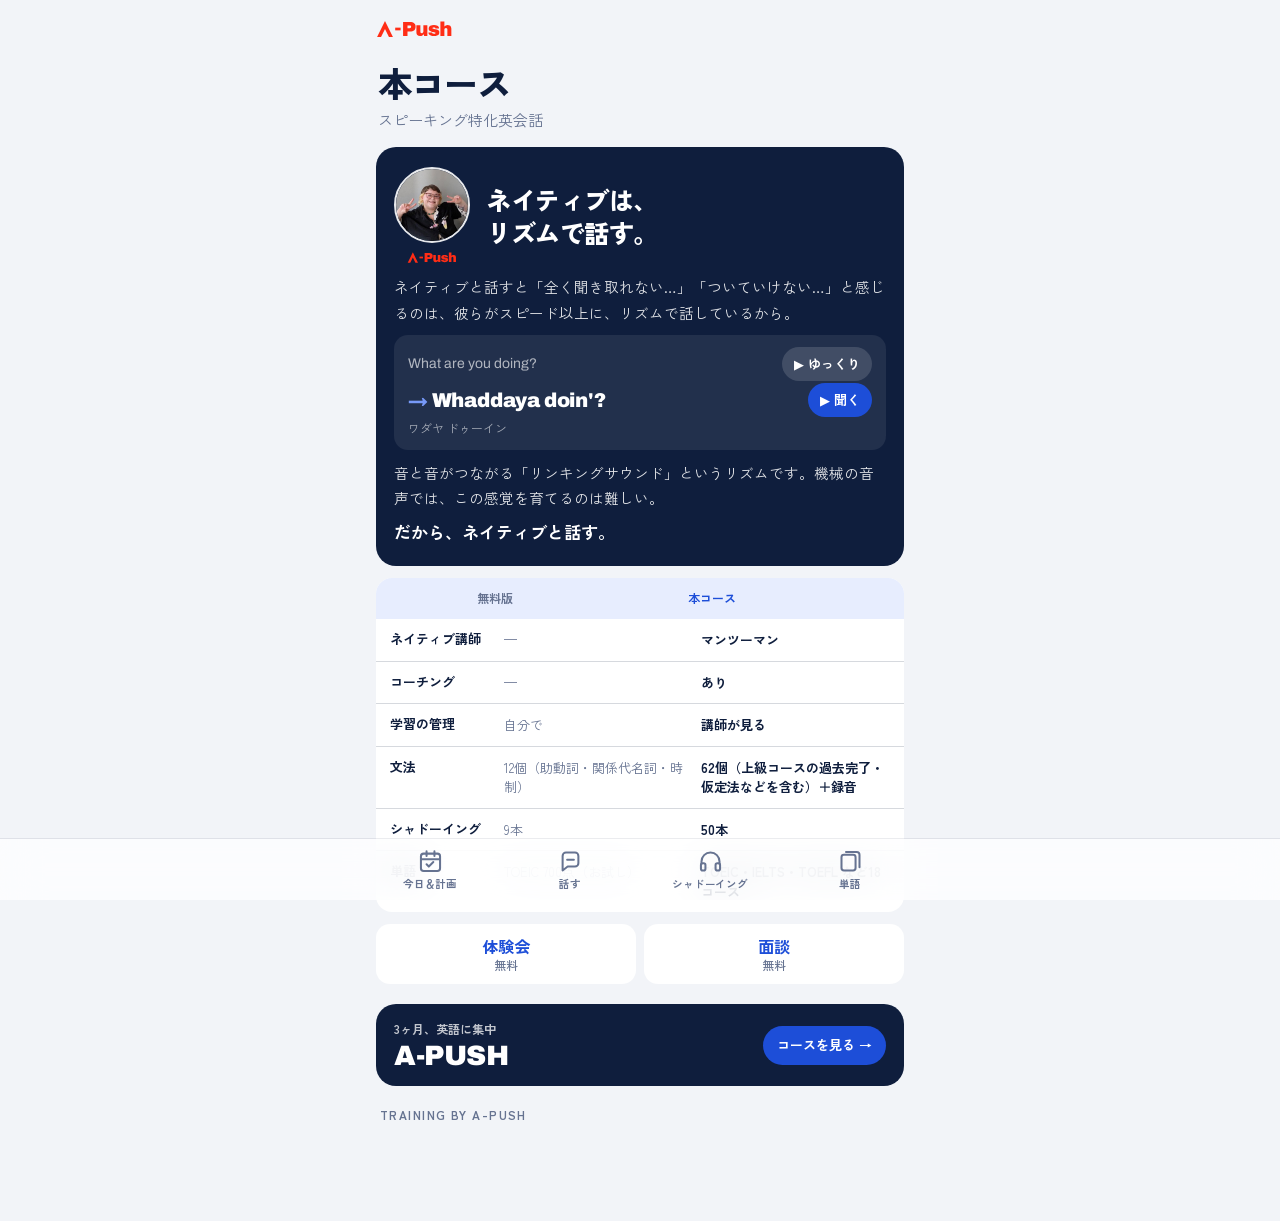
==== commit 11deeb28: "本コース：例を Whaddaya doin'? に（ゆっくり／ネイティブの速さで音声を再生）" ====
--- a/course/index.html
+++ b/course/index.html
@@ -28,7 +28,11 @@
       <h2>ネイティブは、<br>リズムで話す。</h2>
     </div>
     <p>ネイティブと話すと「全く聞き取れない…」「ついていけない…」と感じるのは、彼らがスピード以上に、リズムで話しているから。</p>
-    <div class="why-ex"><span>What are you doing?</span><b>whatareyoudoin'</b></div>
+    <div class="why-ex">
+      <div class="why-l"><span>What are you doing?</span><button class="why-play" data-say="What are you doing?" data-rate="0.7" onclick="try{speechSynthesis.cancel();var u=new SpeechSynthesisUtterance(this.dataset.say);u.lang='en-US';u.rate=+this.dataset.rate;speechSynthesis.speak(u)}catch(e){}" aria-label="ゆっくり聞く">▶ ゆっくり</button></div>
+      <div class="why-l"><b>Whaddaya doin'?</b><button class="why-play on" data-say="What are you doing?" data-rate="1.15" onclick="try{speechSynthesis.cancel();var u=new SpeechSynthesisUtterance(this.dataset.say);u.lang='en-US';u.rate=+this.dataset.rate;speechSynthesis.speak(u)}catch(e){}" aria-label="ネイティブの速さで聞く">▶ 聞く</button></div>
+      <small>ワダヤ ドゥーイン</small>
+    </div>
     <p>音と音がつながる「リンキングサウンド」というリズムです。機械の音声では、この感覚を育てるのは難しい。<br><b class="why-go">だから、ネイティブと話す。</b></p>
   </div>
   <div class="cmp">
--- a/ui.css
+++ b/ui.css
@@ -366,6 +366,11 @@
 .why-logo{display:block;height:13px;width:auto;color:#FF2D16}
 .why-ex{display:flex;flex-direction:column;gap:2px;background:rgba(255,255,255,.08);border-radius:14px;padding:12px 14px}
 .why-ex span{font-family:var(--en);font-size:14px;color:rgba(255,255,255,.65)}
-.why-ex b{font-family:var(--en);font-size:22px;font-weight:900;letter-spacing:-.01em;color:#fff}
+.why-ex b{font-family:var(--en);font-size:20px;font-weight:900;letter-spacing:-.01em;color:#fff;white-space:nowrap}
 .why-ex b::before{content:"→ ";color:var(--mid,#7799F8)}
 .why-go{display:inline-block;margin-top:6px;font-size:17px;color:#fff}
+.why-l{display:flex;align-items:center;justify-content:space-between;gap:10px}
+.why-play{flex:none;font:inherit;font-size:13px;font-weight:700;border:0;border-radius:99px;padding:7px 12px;cursor:pointer;background:rgba(255,255,255,.14);color:#fff}
+.why-play.on{background:var(--brand);color:#fff}
+.why-play:active{transform:scale(.95)}
+.why-ex small{font-size:12px;color:rgba(255,255,255,.6)}
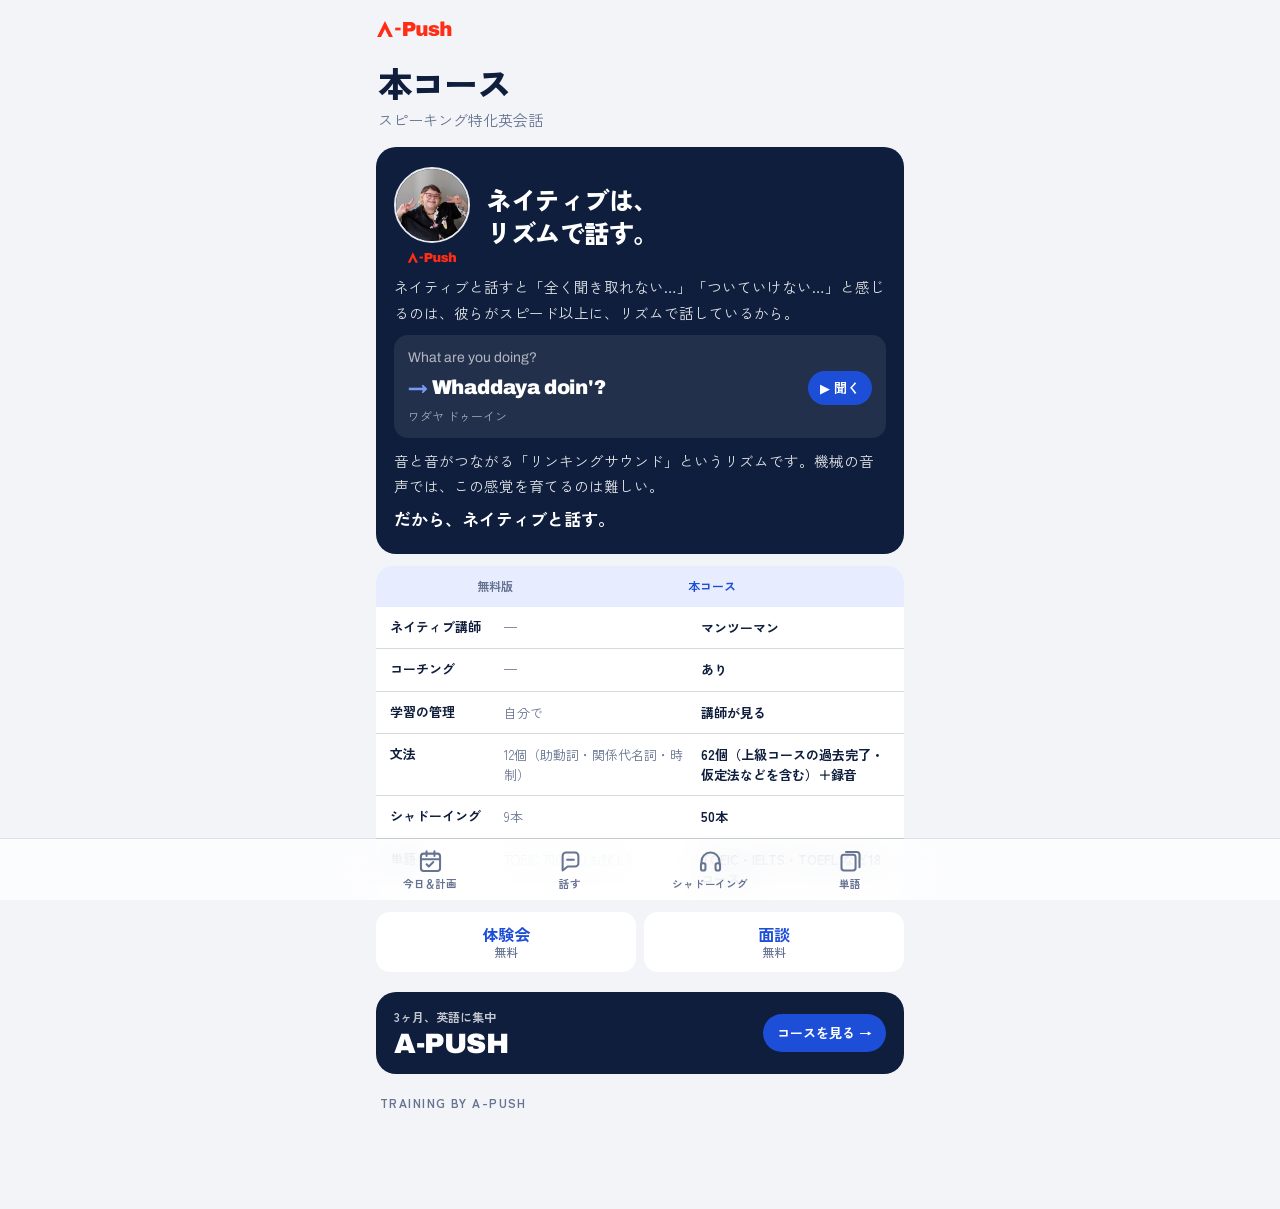
==== commit 1c7a7d6a: "本コース：ゆっくりを消す、Whaddaya doin'? をもっと速く・つなげて読む" ====
--- a/course/index.html
+++ b/course/index.html
@@ -29,8 +29,8 @@
     </div>
     <p>ネイティブと話すと「全く聞き取れない…」「ついていけない…」と感じるのは、彼らがスピード以上に、リズムで話しているから。</p>
     <div class="why-ex">
-      <div class="why-l"><span>What are you doing?</span><button class="why-play" data-say="What are you doing?" data-rate="0.7" onclick="try{speechSynthesis.cancel();var u=new SpeechSynthesisUtterance(this.dataset.say);u.lang='en-US';u.rate=+this.dataset.rate;speechSynthesis.speak(u)}catch(e){}" aria-label="ゆっくり聞く">▶ ゆっくり</button></div>
-      <div class="why-l"><b>Whaddaya doin'?</b><button class="why-play on" data-say="What are you doing?" data-rate="1.15" onclick="try{speechSynthesis.cancel();var u=new SpeechSynthesisUtterance(this.dataset.say);u.lang='en-US';u.rate=+this.dataset.rate;speechSynthesis.speak(u)}catch(e){}" aria-label="ネイティブの速さで聞く">▶ 聞く</button></div>
+      <span>What are you doing?</span>
+      <div class="why-l"><b>Whaddaya doin'?</b><button class="why-play on" data-say="Whaddaya doin?" data-rate="1.45" onclick="try{speechSynthesis.cancel();var u=new SpeechSynthesisUtterance(this.dataset.say);u.lang='en-US';u.rate=+this.dataset.rate;speechSynthesis.speak(u)}catch(e){}" aria-label="ネイティブの速さで聞く">▶ 聞く</button></div>
       <small>ワダヤ ドゥーイン</small>
     </div>
     <p>音と音がつながる「リンキングサウンド」というリズムです。機械の音声では、この感覚を育てるのは難しい。<br><b class="why-go">だから、ネイティブと話す。</b></p>
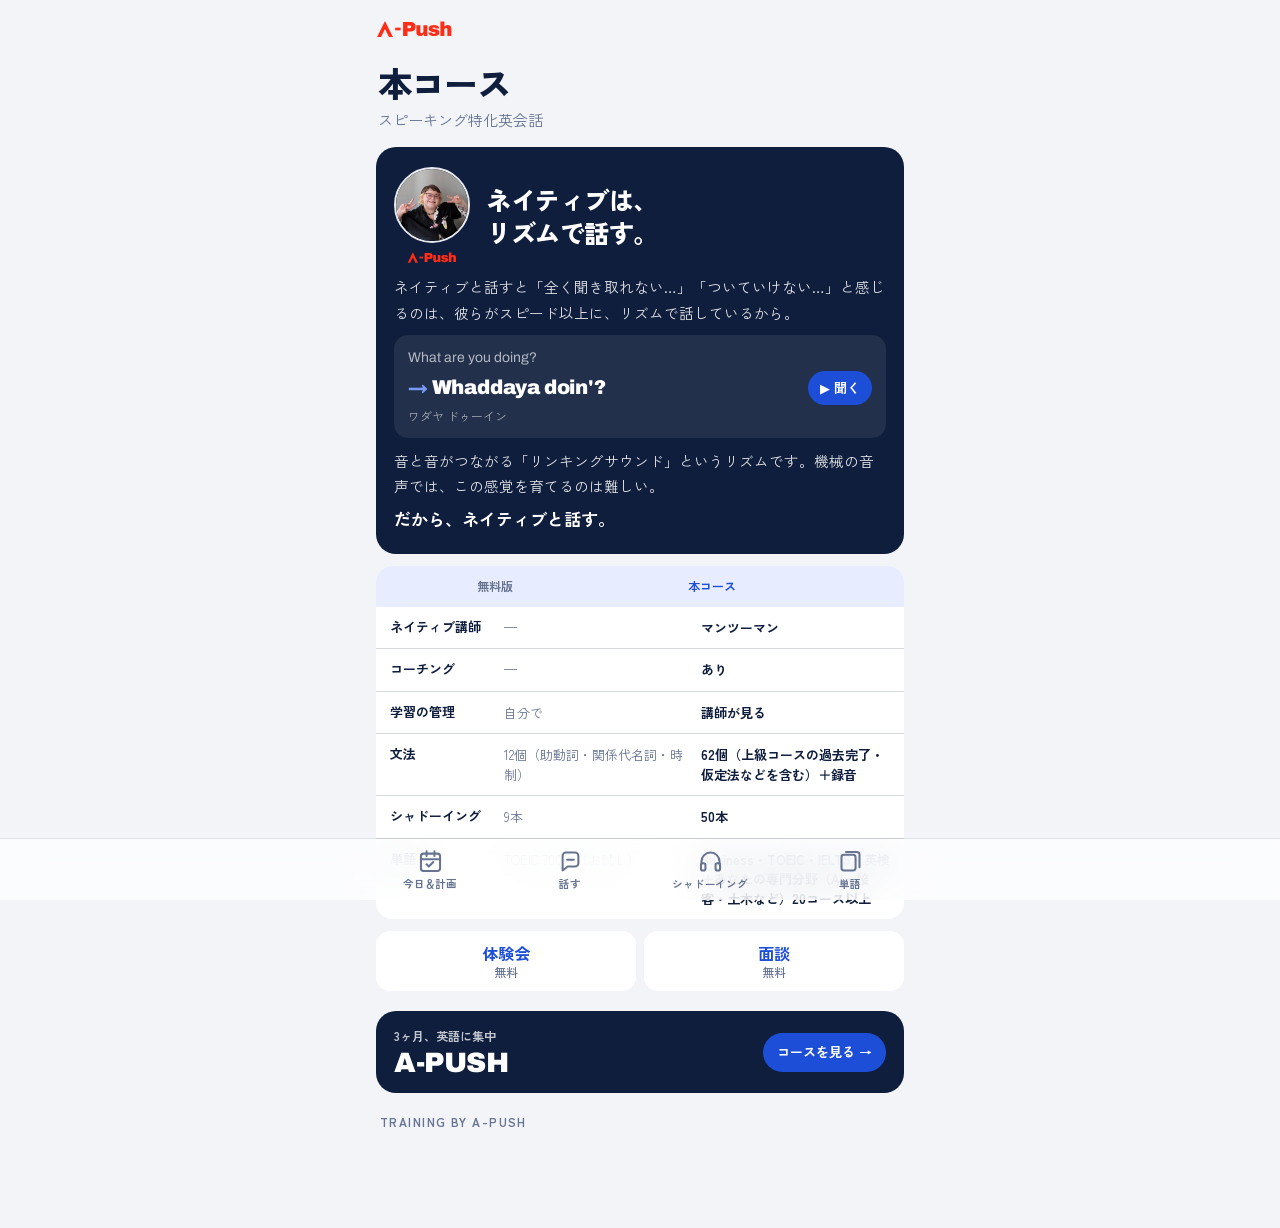
==== commit 25c88c88: "本コースの単語：Business・TOEIC・IELTS・英検＋あなたの専門分野（AI・接客・土木など）20コース以上 Co-Authored-By: Claude Opus 5.5 <noreply" ====
--- a/course/index.html
+++ b/course/index.html
@@ -30,14 +30,14 @@
     <p>ネイティブと話すと「全く聞き取れない…」「ついていけない…」と感じるのは、彼らがスピード以上に、リズムで話しているから。</p>
     <div class="why-ex">
       <span>What are you doing?</span>
-      <div class="why-l"><b>Whaddaya doin'?</b><button class="why-play on" data-say="Whaddaya doin?" data-rate="1.45" onclick="try{speechSynthesis.cancel();var u=new SpeechSynthesisUtterance(this.dataset.say);u.lang='en-US';u.rate=+this.dataset.rate;speechSynthesis.speak(u)}catch(e){}" aria-label="ネイティブの速さで聞く">▶ 聞く</button></div>
+      <div class="why-l"><b>Whaddaya doin'?</b><button class="why-play on" data-src="/course/wayd.mp3" onclick="try{var a=window.__wayd||(window.__wayd=new Audio(this.dataset.src));a.currentTime=0;a.play()}catch(e){}" aria-label="ネイティブの速さで聞く">▶ 聞く</button></div>
       <small>ワダヤ ドゥーイン</small>
     </div>
     <p>音と音がつながる「リンキングサウンド」というリズムです。機械の音声では、この感覚を育てるのは難しい。<br><b class="why-go">だから、ネイティブと話す。</b></p>
   </div>
   <div class="cmp">
     <div class="cmp-h"><span></span><span>無料版</span><span>本コース</span></div>
-    <div class="cmp-r"><b>ネイティブ講師</b><span>—</span><span>マンツーマン</span></div><div class="cmp-r"><b>コーチング</b><span>—</span><span>あり</span></div><div class="cmp-r"><b>学習の管理</b><span>自分で</span><span>講師が見る</span></div><div class="cmp-r"><b>文法</b><span>12個（助動詞・関係代名詞・時制）</span><span>62個（上級コースの過去完了・仮定法などを含む）＋録音</span></div><div class="cmp-r"><b>シャドーイング</b><span>9本</span><span>50本</span></div><div class="cmp-r"><b>単語</b><span>TOEIC 700点（お試し）</span><span>TOEIC・IELTS・TOEFL など18コース</span></div>
+    <div class="cmp-r"><b>ネイティブ講師</b><span>—</span><span>マンツーマン</span></div><div class="cmp-r"><b>コーチング</b><span>—</span><span>あり</span></div><div class="cmp-r"><b>学習の管理</b><span>自分で</span><span>講師が見る</span></div><div class="cmp-r"><b>文法</b><span>12個（助動詞・関係代名詞・時制）</span><span>62個（上級コースの過去完了・仮定法などを含む）＋録音</span></div><div class="cmp-r"><b>シャドーイング</b><span>9本</span><span>50本</span></div><div class="cmp-r"><b>単語</b><span>TOEIC 700点（お試し）</span><span>Business・TOEIC・IELTS・英検＋あなたの専門分野（AI・接客・土木など）20コース以上</span></div>
   </div>
   <div class="two">
     <a href="https://reserva.be/washoiii/reserve?mode=service_staff&amp;search_evt_no=95eJwzNbY0tbQEAARxAUk" target="_blank" rel="noopener">体験会<small>無料</small></a>
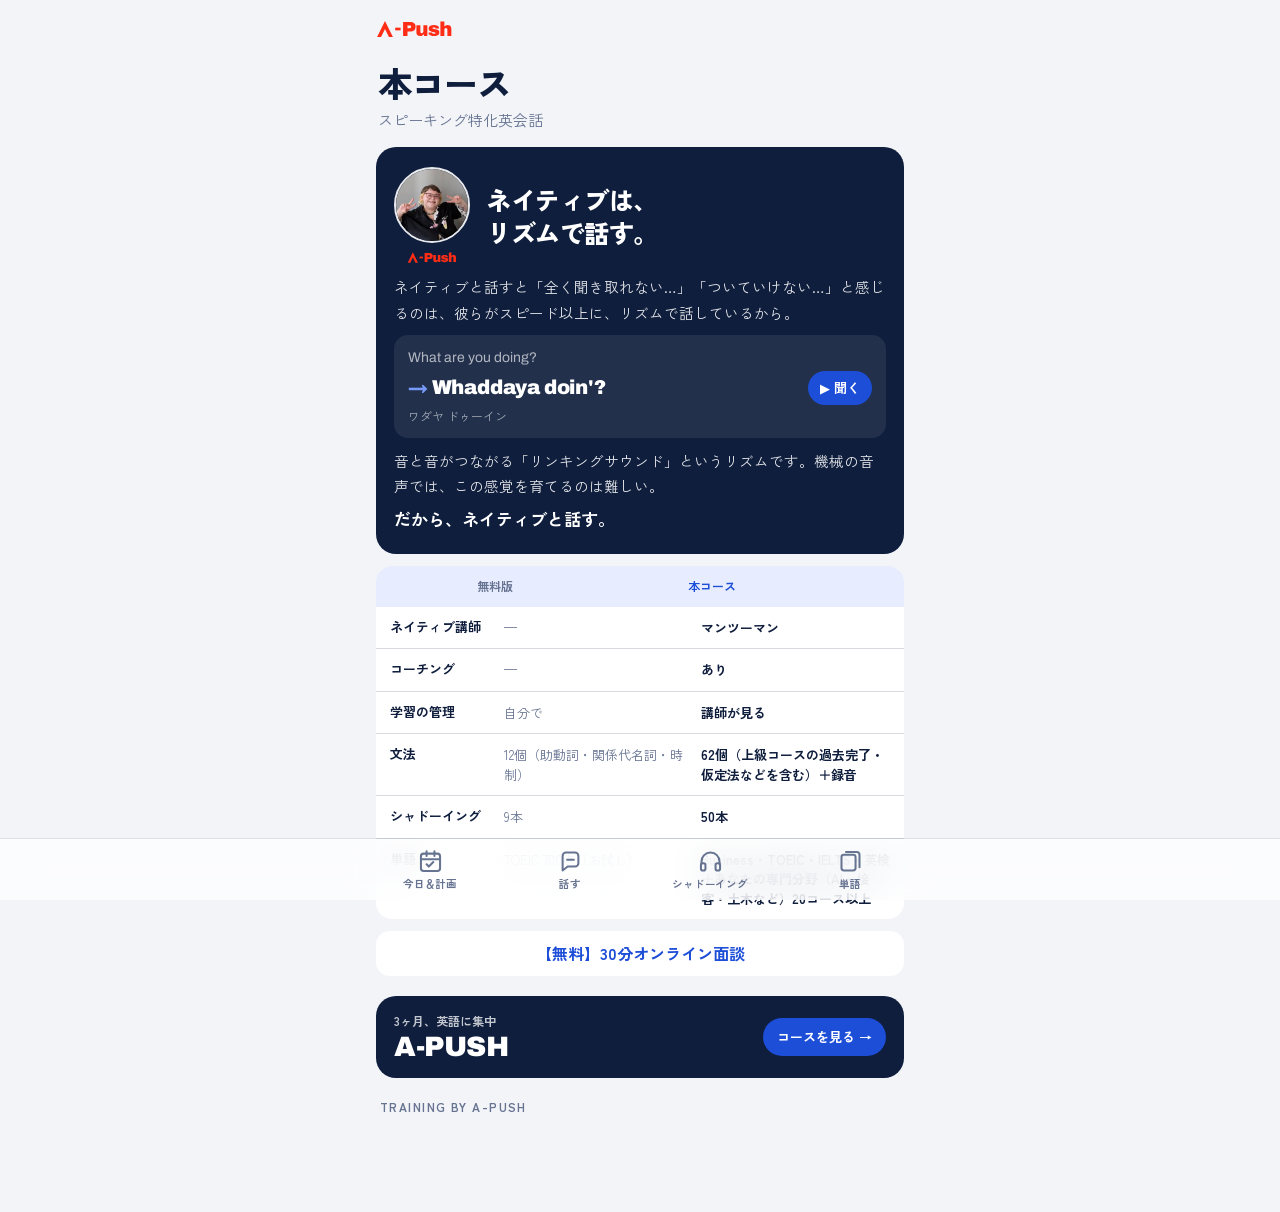
==== commit e7547573: "無料体験をやめ、CTAを【無料】30分オンライン面談のみに統一 Co-Authored-By: Claude Fable 5.1 <noreply@anthropic.com>" ====
--- a/course/index.html
+++ b/course/index.html
@@ -40,8 +40,7 @@
     <div class="cmp-r"><b>ネイティブ講師</b><span>—</span><span>マンツーマン</span></div><div class="cmp-r"><b>コーチング</b><span>—</span><span>あり</span></div><div class="cmp-r"><b>学習の管理</b><span>自分で</span><span>講師が見る</span></div><div class="cmp-r"><b>文法</b><span>12個（助動詞・関係代名詞・時制）</span><span>62個（上級コースの過去完了・仮定法などを含む）＋録音</span></div><div class="cmp-r"><b>シャドーイング</b><span>9本</span><span>50本</span></div><div class="cmp-r"><b>単語</b><span>TOEIC 700点（お試し）</span><span>Business・TOEIC・IELTS・英検＋あなたの専門分野（AI・接客・土木など）20コース以上</span></div>
   </div>
   <div class="two">
-    <a href="https://reserva.be/washoiii/reserve?mode=service_staff&amp;search_evt_no=95eJwzNbY0tbQEAARxAUk" target="_blank" rel="noopener">体験会<small>無料</small></a>
-    <a href="https://calendar.app.google/kX21qNU7f9NdJtQY9" target="_blank" rel="noopener">面談<small>無料</small></a>
+    <a href="https://calendar.app.google/kX21qNU7f9NdJtQY9" target="_blank" rel="noopener">【無料】30分オンライン面談</a>
   </div>
   <a class="apush" href="https://lp.apush.jp/" target="_blank" rel="noopener">
     <span class="ap-k">3ヶ月、英語に集中</span>
--- a/ui.css
+++ b/ui.css
@@ -247,7 +247,7 @@
 .fld{display:flex;justify-content:space-between;align-items:center;gap:12px;padding:10px 14px;min-height:52px}
 .fld+.fld{border-top:.5px solid var(--line2)}
 .fld input,.fld select{border:0;background:var(--line);border-radius:9px;padding:6px 10px;min-width:96px;text-align:right}
-.two{display:grid;grid-template-columns:1fr 1fr;gap:8px}
+.two{display:grid;grid-template-columns:repeat(auto-fit,minmax(0,1fr));gap:8px}
 .two a{display:block;text-align:center;text-decoration:none;background:var(--card);color:var(--brand);border-radius:14px;padding:12px;font-weight:600;line-height:1.3;transition:transform .1s ease-out}
 .two a:active{transform:scale(.97)}
 .two small{display:block;color:var(--mute);font-weight:500;font-size:12px}
@@ -374,3 +374,25 @@
 .why-play.on{background:var(--brand);color:#fff}
 .why-play:active{transform:scale(.95)}
 .why-ex small{font-size:12px;color:rgba(255,255,255,.6)}
+
+/* ---- アドリブ → 🎤 → AI添削 → 3回 → 復習（無料版・本コース共通。部品は _adlib.html、動きは adlib.js）2026-10-20 ---- */
+.stem .blank{color:var(--brand);border-bottom:3px solid var(--brand);padding:0 .35em}
+.adw{display:flex;justify-content:center;align-items:center;gap:10px}
+.tsay{flex:none;width:36px;height:36px;border-radius:50%;background:var(--soft);color:var(--brand);font-size:13px;display:grid;place-items:center}
+.mic{align-self:center;display:inline-flex;align-items:center;gap:8px;background:var(--brand);color:var(--on);border-radius:99px;padding:16px 36px;font-size:19px;font-weight:800;transition:transform .1s ease-out}
+.mic:active{transform:scale(.97)}
+.mic.on{background:var(--ng)} .mic[hidden]{display:none}
+#a-type{display:flex;flex-direction:column;gap:9px}
+#a-type[hidden],#f-err[hidden],#f-ok[hidden]{display:none}
+#a-in{width:100%;border:0;background:var(--bg);border-radius:12px;padding:13px 14px;font-family:var(--en);font-size:17px}
+#a-live{font-family:var(--en);font-size:16px;color:var(--ink);min-height:1.3em}
+.say.priv{font-size:11.5px}
+.you{margin:0;font-family:var(--en);font-size:16px;text-align:center;color:var(--mute);line-height:1.4}
+.okb{align-self:center;font-size:12px;font-weight:700;background:var(--ok);color:#fff;border-radius:99px;padding:2px 10px}
+#f-err,#f-ok{display:flex;flex-direction:column;gap:10px}
+#f-msg{color:var(--ng);font-size:13px;margin:0;text-align:center}
+#rev-card p{grid-column:2/-1}
+.toast{position:fixed;left:50%;bottom:calc(84px + env(safe-area-inset-bottom,0px));transform:translateX(-50%);width:calc(100% - 32px);max-width:420px;margin:0;background:var(--card);border-radius:14px;padding:12px 14px;font-size:14px;text-align:center;z-index:20;box-shadow:0 8px 30px rgba(15,30,61,.18)}
+.toast a{color:var(--brand);font-weight:700}
+.toast.ok{color:var(--ok)} .toast.ng{color:var(--ng)}
+.toast button{margin-left:8px;background:var(--soft);color:var(--brand);border-radius:99px;padding:4px 12px;font-size:13px;font-weight:700}
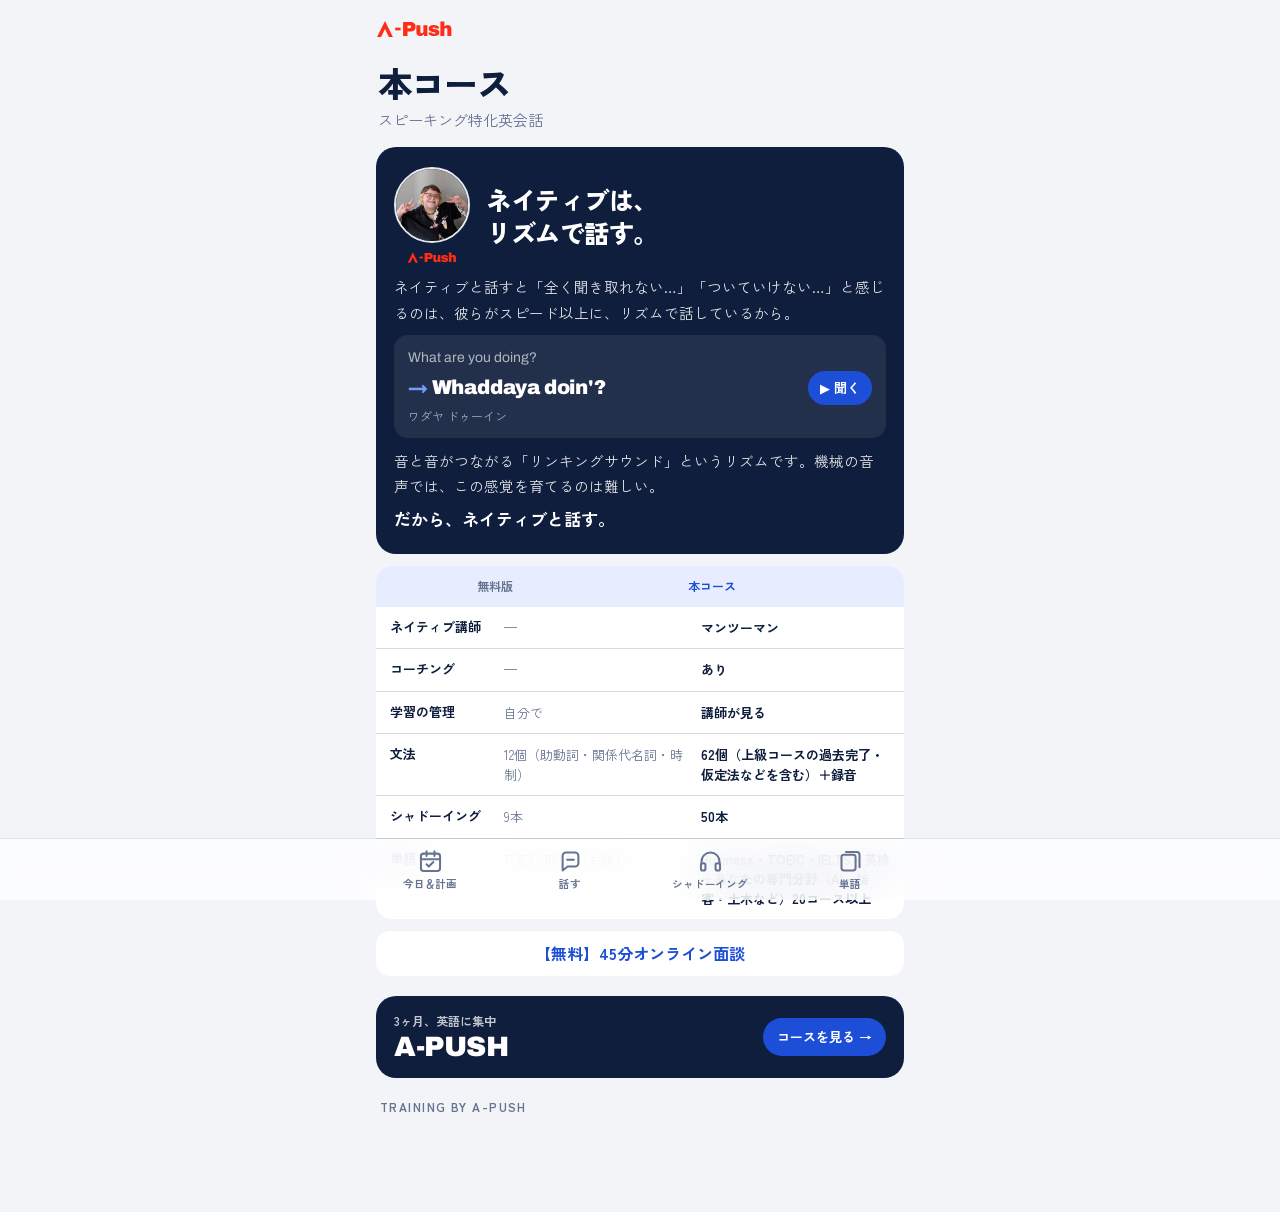
==== commit 3bb0f7b6: "無料面談を30分から45分に（2026-10-29 kimi決定） Co-Authored-By: Claude Fable 5.1 <noreply@anthropic.com>" ====
--- a/course/index.html
+++ b/course/index.html
@@ -40,7 +40,7 @@
     <div class="cmp-r"><b>ネイティブ講師</b><span>—</span><span>マンツーマン</span></div><div class="cmp-r"><b>コーチング</b><span>—</span><span>あり</span></div><div class="cmp-r"><b>学習の管理</b><span>自分で</span><span>講師が見る</span></div><div class="cmp-r"><b>文法</b><span>12個（助動詞・関係代名詞・時制）</span><span>62個（上級コースの過去完了・仮定法などを含む）＋録音</span></div><div class="cmp-r"><b>シャドーイング</b><span>9本</span><span>50本</span></div><div class="cmp-r"><b>単語</b><span>TOEIC 700点（お試し）</span><span>Business・TOEIC・IELTS・英検＋あなたの専門分野（AI・接客・土木など）20コース以上</span></div>
   </div>
   <div class="two">
-    <a href="https://calendar.app.google/kX21qNU7f9NdJtQY9" target="_blank" rel="noopener">【無料】30分オンライン面談</a>
+    <a href="https://line.me/R/oaMessage/@431enzow/?%E4%BA%88%E7%B4%84" target="_blank" rel="noopener">【無料】45分オンライン面談</a>
   </div>
   <a class="apush" href="https://lp.apush.jp/" target="_blank" rel="noopener">
     <span class="ap-k">3ヶ月、英語に集中</span>
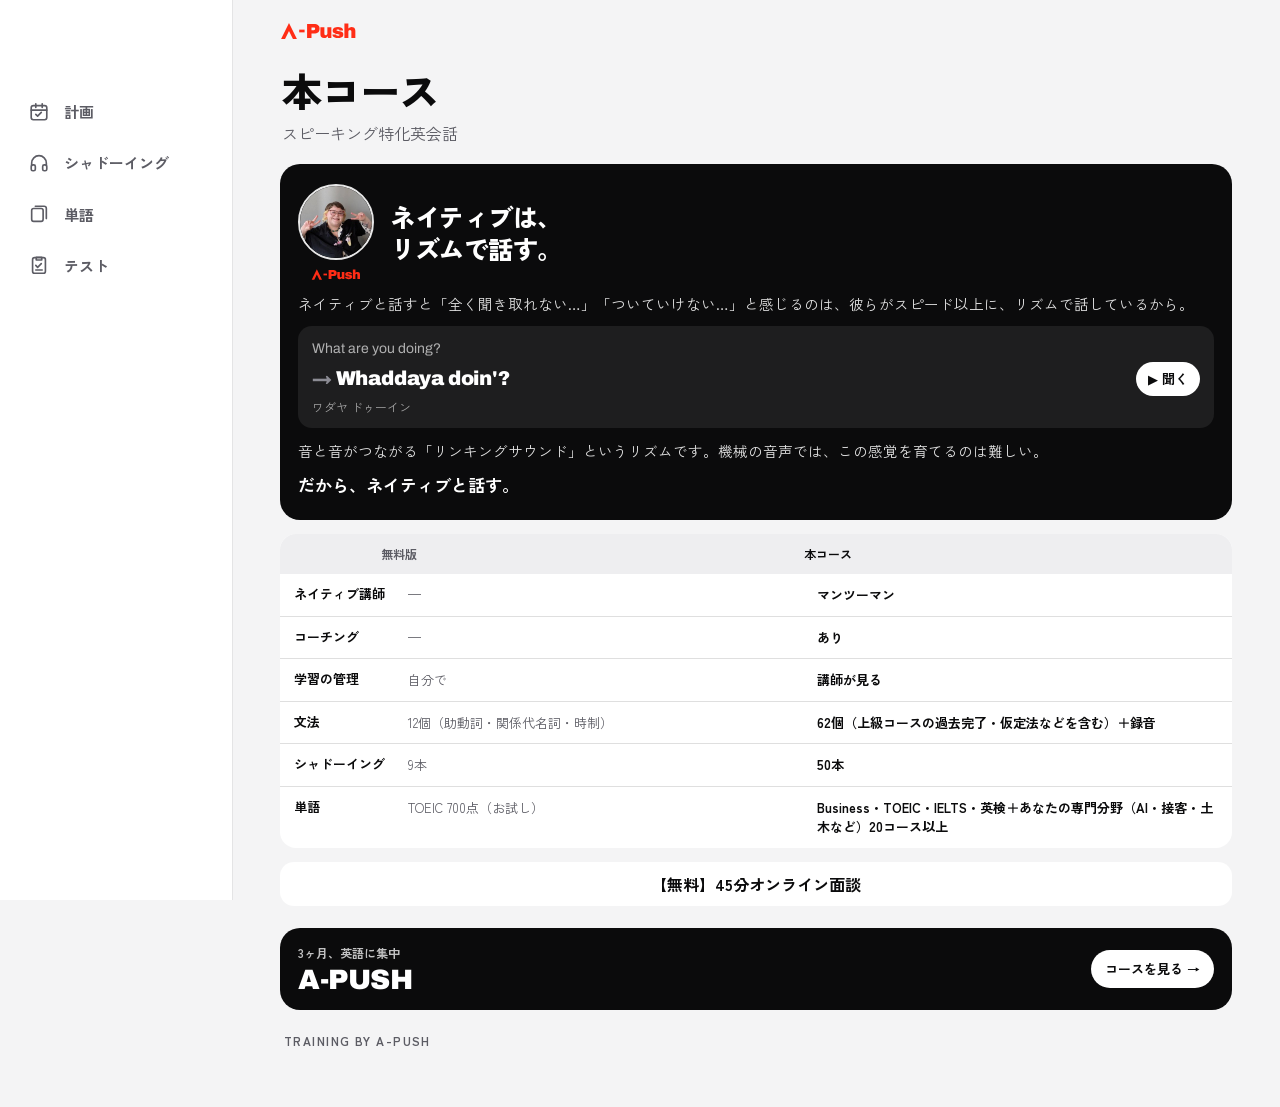
==== commit acbd98bc: "教材の絵・画面の青を A-PUSH の赤・黒に戻す（2026-11-16 kimi「うちは絶対に赤」）。色の点検（青があると公開を止める）。計画に「今日の分」（前の授業の章 STEP1〜3）。土木は話" ====
--- a/course/index.html
+++ b/course/index.html
@@ -3,7 +3,7 @@
 <head>
 <meta charset="utf-8">
 <meta name="viewport" content="width=device-width, initial-scale=1, viewport-fit=cover">
-<meta name="theme-color" content="#F2F4F8">
+<meta name="theme-color" content="#F4F4F5">
 <meta name="color-scheme" content="light">
 <link rel="icon" href="/favicon.png">
 <link rel="apple-touch-icon" href="/apple-touch-icon.png">
--- a/ui.css
+++ b/ui.css
@@ -1,12 +1,13 @@
 /* A-PUSH 共通の見た目（doboku・club-kit と同じ。2026-10-17）。club-kit/template/shell.html の style から作った。白基調だけ。 */
 
-/* 型：iPhoneのアプリに近い形。下に4つのタブ（今日＆計画・話す・シャドーイング・単語）、上は大きな見出し→スクロールですりガラスのバー。
-   お知らせと通知は「今日＆計画」から。色は団体の色1つ（--brand）＋白。暗い画面の設定では濃紺。文字は端末の文字（iPhoneならヒラギノ）。 */
+/* 型：iPhoneのアプリに近い形。下に4つのタブ（計画・シャドーイング・単語・テスト。2026-11-16）、上は大きな見出し→スクロールですりガラスのバー。
+   お知らせと通知は「今日＆計画」から。色は黒・白＋赤1か所（A-PUSH）。文字は端末の文字（iPhoneならヒラギノ）。 */
 :root{
-  --brand:#1D4ED8;
-  --bg:#F2F4F8; --card:#FFFFFF; --ink:#0F1E3D; --mute:#667391; --line:rgba(15,30,61,.10); --line2:rgba(15,30,61,.17);
-  --soft:#E7EDFE; --soft2:#C7D5FD; --mid:#7799F8;
-  --on:#FFFFFF; --ok:#16A34A; --warn:#B45309; --ng:#DC2626; --bar:rgba(255,255,255,.72); --scrim:rgba(15,30,61,.32); --dark:#0F1E3D;
+  /* A-PUSH の赤・黒・白（2026-11-11）。選ぶ・強調は黒（--brand＝--ink）。赤（--accent）は主なボタン（.primary）と大きな数字（.big）とロゴだけ */
+  --brand:#0B0B0C; --accent:#FF2D16; --accent2:#D41B06;
+  --bg:#F4F4F5; --card:#FFFFFF; --ink:#0B0B0C; --mute:#5C5C64; --line:rgba(11,11,12,.08); --line2:rgba(11,11,12,.13);
+  --soft:#EEEEF0; --soft2:#D4D4D8; --mid:#8C8C94;
+  --on:#FFFFFF; --ok:#16A34A; --warn:#B45309; --ng:#D41B06; --bar:rgba(255,255,255,.75); --scrim:rgba(11,11,12,.32); --dark:#0B0B0C;
   /* 本文・見出し＝Zen Kaku Gothic New／数字と英語＝Archivo。届かない時（オフライン）は端末の文字に戻る */
   --f:"Zen Kaku Gothic New",-apple-system,BlinkMacSystemFont,"Hiragino Sans","Hiragino Kaku Gothic ProN","Noto Sans JP","Yu Gothic",system-ui,sans-serif;
   --fd:"Zen Kaku Gothic New",-apple-system,BlinkMacSystemFont,"Hiragino Sans","Hiragino Kaku Gothic ProN","Noto Sans JP",system-ui,sans-serif;
@@ -22,7 +23,7 @@
 button{font:inherit;color:inherit;cursor:pointer;background:none;border:0;padding:0}
 button,a,[role="button"],.tap{touch-action:manipulation;-webkit-user-select:none;user-select:none;-webkit-touch-callout:none}
 input,textarea,select{font:inherit;font-size:16px;color:inherit}
-:focus-visible{outline:3px solid var(--mid);outline-offset:2px;border-radius:8px}
+:focus-visible{outline:2px solid var(--ink);outline-offset:2px;border-radius:8px}
 a{color:inherit}
 
 /* 画面 */
@@ -37,7 +38,7 @@
 .nav.stuck .mini{opacity:1}
 /* A-PUSHのロゴ（どの団体のサイトでも一番上・左）。スクロールすると、ロゴがその画面の名前に入れ替わる */
 .navl{position:relative;display:flex;align-items:center;min-width:0;height:38px}
-.aplogo{display:block;height:20px;width:auto;color:#FF2D16;transition:opacity .2s}
+.aplogo{display:block;height:20px;width:auto;color:var(--accent);transition:opacity .2s}
 .nav.stuck .aplogo{opacity:0}
 .navl .mini{position:absolute;left:0;white-space:nowrap}
 .navr{display:flex;align-items:center;gap:8px}
@@ -46,11 +47,11 @@
 .bell svg{width:21px;height:21px}
 .bell .badge{position:absolute;top:-2px;right:-2px;min-width:19px;height:19px;border-radius:99px;background:var(--ng);color:#fff;font-size:11px;font-weight:800;
   display:grid;place-items:center;padding:0 5px;box-shadow:0 0 0 2px var(--bg)}
-.eyebrow{margin:6px 2px 0;font-size:12px;font-weight:600;letter-spacing:.08em;color:var(--brand);text-transform:uppercase}
+.eyebrow{margin:6px 2px 0;font-family:var(--en);font-size:11px;font-weight:800;letter-spacing:.2em;color:var(--mute);text-transform:uppercase}
 .large{font-family:var(--fd);font-size:34px;font-weight:900;letter-spacing:-.028em;line-height:1.12;margin:0 2px;text-wrap:balance}
 .sub{color:var(--mute);font-size:15px;margin:-6px 2px 4px}
 .sub button{color:var(--brand);font-weight:600}
-.label{font-size:13px;color:var(--mute);margin:14px 4px -4px;font-weight:500}
+.label{font-size:12px;color:var(--mute);margin:16px 4px -4px;font-weight:700;letter-spacing:.08em}
 .hr{height:1px;background:var(--line2);margin:22px 2px 6px;border:0}
 .sect{font-family:var(--fd);font-size:25px;font-weight:900;letter-spacing:-.025em;margin:4px 2px 0}
 .note{margin:0 4px;font-size:12.5px;color:var(--mute)}
@@ -93,7 +94,7 @@
 .apush{display:grid;grid-template-columns:1fr auto;grid-template-areas:"k c" "n c";align-items:center;gap:2px 12px;text-decoration:none;color:#fff;background:var(--dark);border-radius:20px;padding:16px 18px;margin-top:8px}
 .ap-k{grid-area:k;font-size:12px;color:rgba(255,255,255,.75);font-weight:600}
 .ap-n{grid-area:n;font-family:var(--en);font-weight:900;font-size:28px;line-height:1.05;letter-spacing:-.015em}
-.ap-c{grid-area:c;font-size:13px;font-weight:600;background:var(--brand);color:var(--on);border-radius:99px;padding:9px 14px;white-space:nowrap}
+.ap-c{grid-area:c;font-size:13px;font-weight:700;background:#fff;color:var(--dark);border-radius:99px;padding:9px 14px;white-space:nowrap}
 .foot{font-size:12px;color:var(--mute);padding:8px 4px 0;display:flex;flex-direction:column;gap:6px}
 .foot .by{letter-spacing:.12em;font-weight:600}
 
@@ -106,12 +107,15 @@
 .switch i{position:absolute;top:2px;left:2px;width:27px;height:27px;border-radius:50%;background:#fff;box-shadow:0 2px 4px rgba(0,0,0,.2);transition:transform .3s var(--spring)}
 .switch[aria-checked="true"]{background:var(--ok)}
 .switch[aria-checked="true"] i{transform:translateX(20px)}
-.seg{position:relative;display:grid;grid-auto-flow:column;grid-auto-columns:1fr;background:var(--line);border-radius:10px;padding:2px}
-.seg .sl{position:absolute;top:2px;bottom:2px;left:2px;border-radius:8px;background:var(--card);box-shadow:0 1px 3px rgba(0,0,0,.13),0 0 0 .5px rgba(0,0,0,.04);
+.seg{position:relative;display:grid;grid-auto-flow:column;grid-auto-columns:1fr;background:var(--line);border-radius:999px;padding:2px}
+.seg .sl{position:absolute;top:2px;bottom:2px;left:2px;border-radius:999px;background:var(--ink);box-shadow:0 2px 6px rgba(11,11,12,.16);
   transition:transform .32s var(--spring),width .32s var(--spring);pointer-events:none}
-.seg button{position:relative;z-index:1;border-radius:8px;padding:7px 4px;font-size:13.5px;font-weight:600;color:var(--ink);line-height:1.2;transition:color .2s,transform .1s ease-out}
-.seg button:active{transform:scale(.96)}
-.seg button[aria-pressed="true"]{color:var(--brand)}
+.seg button,.seg a{position:relative;z-index:1;border-radius:999px;padding:8px 6px;font-size:13.5px;font-weight:700;color:var(--mute);line-height:1.2;transition:color .2s,transform .1s ease-out}
+.seg button:active,.seg a:active{transform:scale(.96)}
+.seg button[aria-pressed="true"],.seg a[aria-pressed="true"]{color:var(--on);background:var(--ink)}
+.seg:has(> .sl:not([hidden])) [aria-pressed="true"]{background:none}   /* 板（.sl）がある時は板が黒を運ぶ */
+.seg [aria-pressed="true"] small{color:inherit;opacity:.72}
+.seg a{text-decoration:none;text-align:center}
 .seg.lv button{display:flex;flex-direction:column;align-items:center;padding:6px 4px}
 .seg.lv b{font-family:var(--en);font-weight:900;font-size:17px}
 .seg.lv small{font-size:11px;color:var(--mute);font-weight:500}
@@ -123,22 +127,22 @@
 .tag{display:inline-block;font-size:11px;font-weight:600;padding:1px 8px;border-radius:99px;background:var(--soft);color:var(--brand);margin-left:6px;vertical-align:2px}
 
 /* 問題のカード */
-.card{background:var(--card);border-radius:22px;overflow:hidden}
+.card{background:var(--card);border-radius:20px;overflow:hidden}
 .bar{height:4px;background:var(--soft)}
 .bar i{display:block;height:100%;width:100%;background:var(--brand);transition:width 1s linear;border-radius:0 4px 4px 0}
-.bar i.low{background:var(--ink)}
+.bar i.low{background:var(--ng)}
 .cin{padding:18px 16px;display:flex;flex-direction:column;gap:12px}
 .meta{display:flex;justify-content:space-between;align-items:center;font-family:var(--en);font-size:13px;color:var(--mute);font-weight:700;font-variant-numeric:tabular-nums}
 .pips{display:flex;gap:5px}
 .pip{width:22px;height:5px;border-radius:3px;background:var(--line2)}
-.pip.y{background:var(--brand)} .pip.n{background:var(--mid)} .pip.cur{background:var(--ink)}
+.pip.y{background:var(--ink)} .pip.n{background:var(--mid)} .pip.cur{background:none;box-shadow:0 0 0 1.5px var(--ink) inset}
 .ask{margin:0;font-size:12.5px;font-weight:600;color:var(--mute)}
 .pic{font-size:clamp(54px,15vw,68px);line-height:1;text-align:center;padding:4px 0}
 .ja{margin:0;font-size:19px;font-weight:700;line-height:1.5;text-align:center;text-wrap:balance}
 .cue{align-self:center;max-width:100%;text-align:center;font-size:13px;font-weight:600;color:var(--brand);background:var(--soft);padding:5px 12px;border-radius:99px}
 .stem{margin:0;text-align:center;font-size:18px;font-weight:700}
 .choices{display:flex;flex-direction:column;gap:9px}
-.ch{display:flex;gap:10px;align-items:flex-start;text-align:left;background:var(--card);border-radius:14px;padding:14px;font-family:var(--en);font-size:16px;line-height:1.45;font-weight:600;
+.ch{display:flex;gap:10px;align-items:flex-start;text-align:left;background:var(--card);border-radius:12px;padding:14px;font-family:var(--en);font-size:16px;line-height:1.45;font-weight:600;
   box-shadow:0 0 0 1px var(--line2) inset;transition:transform .1s ease-out,background .15s,box-shadow .15s,color .15s}
 .ch:active:not(:disabled){transform:scale(.98);background:var(--soft)}
 .ch .k{flex:none;width:22px;height:22px;border-radius:7px;background:var(--soft);color:var(--brand);font-weight:700;font-size:12px;display:grid;place-items:center;margin-top:1px}
@@ -157,12 +161,12 @@
 .dot:active{transform:scale(.92)}
 .dot.on{background:var(--brand);color:var(--on)}
 .acts{display:flex;gap:8px;flex-wrap:wrap}
-.primary{flex:1;background:var(--brand);color:var(--on);border-radius:14px;padding:15px;font-weight:700;font-size:17px;transition:transform .1s ease-out,opacity .15s}
+.primary{flex:1;background:var(--accent);color:var(--on);border-radius:12px;padding:14px;font-weight:800;font-size:19px;letter-spacing:.02em;transition:transform .1s ease-out,opacity .15s}
 .primary:active:not(:disabled){transform:scale(.97)}
 .primary:disabled{opacity:.3;cursor:default}
-.ghost{flex:1;background:var(--soft);border-radius:14px;padding:14px;font-weight:600;font-size:16px;color:var(--brand);transition:transform .1s ease-out}
+.ghost{flex:1;background:var(--soft);border-radius:12px;padding:14px;font-weight:600;font-size:16px;color:var(--brand);transition:transform .1s ease-out}
 .ghost:active{transform:scale(.97)}
-.big{margin:0;text-align:center;font-family:var(--en);font-weight:900;font-size:72px;line-height:1;color:var(--brand);letter-spacing:-.03em}
+.big{margin:0;text-align:center;font-family:var(--en);font-weight:900;font-size:72px;line-height:1;color:var(--accent);letter-spacing:-.03em}
 .big em{font-style:normal;font-size:28px;color:var(--mute)}
 .rmsg{margin:0;text-align:center;font-weight:700}
 .recap{display:flex;flex-direction:column}
@@ -284,11 +288,11 @@
 .sh-top{padding:8px 0 4px;touch-action:none;cursor:grab}
 .grab{width:38px;height:5px;border-radius:5px;background:var(--line2);margin:0 auto 10px}
 .sh-head{display:flex;justify-content:space-between;align-items:center}
-.sh-title{font-size:13px;font-weight:700;letter-spacing:.06em;color:var(--brand)}
+.sh-title{font-size:12px;font-weight:800;letter-spacing:.16em;color:var(--mute)}
 .sh-x{width:32px;height:32px;border-radius:50%;background:var(--line);color:var(--mute);font-size:17px}
 .sh-body{overflow-y:auto;overscroll-behavior:contain;display:flex;flex-direction:column;gap:12px;padding:6px 0 4px}
 .g-body{min-height:290px;display:flex;flex-direction:column;gap:14px;justify-content:center}
-.g-img{display:block;width:100%;height:auto;border-radius:14px;border:1px solid var(--line);background:#F4F7FB}
+.g-img{display:block;width:100%;height:auto;border-radius:14px;border:1px solid var(--line);background:var(--bg)}
 .g-h{margin:0;font-family:var(--fd);font-size:clamp(25px,7vw,30px);font-weight:900;letter-spacing:-.025em;line-height:1.3;text-wrap:balance}
 .g-l{margin:0;padding:0;list-style:none;display:flex;flex-direction:column;gap:8px}
 .g-l li{font-size:16px;line-height:1.55;padding-left:18px;position:relative}
@@ -325,7 +329,8 @@
 .pf-agree input{flex:none;width:22px;height:22px;margin:1px 0 0;accent-color:var(--brand)}
 
 @media (hover:hover) and (pointer:fine){
-  .ch:hover:not(:disabled){box-shadow:0 0 0 1.5px var(--brand) inset}
+  .ch:hover:not(:disabled){box-shadow:0 0 0 1.5px var(--ink) inset}
+  .primary:hover:not(:disabled){background:var(--accent2)}
   .row:hover,.vid:hover,.deck:hover{filter:brightness(.98)}
   .pill:hover,.ghost:hover{filter:brightness(.97)}
 }
@@ -342,7 +347,7 @@
 /* やり方の画像（横にスワイプ）。画像は /howto/*.webp（16:9） */
 .imgs{display:flex;gap:8px;overflow-x:auto;scroll-snap-type:x mandatory;scrollbar-width:none;margin:0 0 12px;border-radius:14px}
 .imgs::-webkit-scrollbar{display:none}
-.imgs img{flex:0 0 100%;width:100%;height:auto;aspect-ratio:16/9;border-radius:14px;border:1px solid var(--line);background:#F4F7FB;scroll-snap-align:center}
+.imgs img{flex:0 0 100%;width:100%;height:auto;aspect-ratio:16/9;border-radius:14px;border:1px solid var(--line);background:var(--bg);scroll-snap-align:center}
 .imgs-n{font-size:12px;color:var(--mute);text-align:center;margin:-6px 0 10px}
 
 /* 本コースのタブ：比べる表 */
@@ -359,40 +364,59 @@
 .why h2{text-wrap:balance;margin:0;font-family:var(--fd);font-size:25px;font-weight:900;letter-spacing:-.02em;line-height:1.3}
 .why p{margin:0;font-size:14.5px;line-height:1.75;color:rgba(255,255,255,.88)}
 .why .rh{display:flex;gap:6px;align-items:flex-end;height:34px;margin:4px 0 2px}
-.why .rh i{display:block;width:10px;border-radius:5px;background:var(--brand)}
+.why .rh i{display:block;width:10px;border-radius:5px;background:#fff}
 .why-top{display:grid;grid-template-columns:auto 1fr;gap:16px;align-items:center}
 .why-me{display:flex;flex-direction:column;align-items:center;gap:8px}
 .why-face{width:76px;height:76px;border-radius:50%;object-fit:cover;border:2px solid rgba(255,255,255,.9)}
-.why-logo{display:block;height:13px;width:auto;color:#FF2D16}
+.why-logo{display:block;height:13px;width:auto;color:var(--accent)}
 .why-ex{display:flex;flex-direction:column;gap:2px;background:rgba(255,255,255,.08);border-radius:14px;padding:12px 14px}
 .why-ex span{font-family:var(--en);font-size:14px;color:rgba(255,255,255,.65)}
 .why-ex b{font-family:var(--en);font-size:20px;font-weight:900;letter-spacing:-.01em;color:#fff;white-space:nowrap}
-.why-ex b::before{content:"→ ";color:var(--mid,#7799F8)}
+.why-ex b::before{content:"→ ";color:var(--mid)}
 .why-go{display:inline-block;margin-top:6px;font-size:17px;color:#fff}
 .why-l{display:flex;align-items:center;justify-content:space-between;gap:10px}
 .why-play{flex:none;font:inherit;font-size:13px;font-weight:700;border:0;border-radius:99px;padding:7px 12px;cursor:pointer;background:rgba(255,255,255,.14);color:#fff}
-.why-play.on{background:var(--brand);color:#fff}
+.why-play.on{background:#fff;color:var(--dark)}
 .why-play:active{transform:scale(.95)}
 .why-ex small{font-size:12px;color:rgba(255,255,255,.6)}
 
-/* ---- アドリブ → 🎤 → AI添削 → 3回 → 復習（無料版・本コース共通。部品は _adlib.html、動きは adlib.js）2026-10-20 ---- */
-.stem .blank{color:var(--brand);border-bottom:3px solid var(--brand);padding:0 .35em}
-.adw{display:flex;justify-content:center;align-items:center;gap:10px}
+/* ---- ▶ の丸ボタン（本コースの録音のページ）・🎤（テスト exam.html が上書きして使う） ---- */
 .tsay{flex:none;width:36px;height:36px;border-radius:50%;background:var(--soft);color:var(--brand);font-size:13px;display:grid;place-items:center}
 .mic{align-self:center;display:inline-flex;align-items:center;gap:8px;background:var(--brand);color:var(--on);border-radius:99px;padding:16px 36px;font-size:19px;font-weight:800;transition:transform .1s ease-out}
 .mic:active{transform:scale(.97)}
 .mic.on{background:var(--ng)} .mic[hidden]{display:none}
-#a-type{display:flex;flex-direction:column;gap:9px}
-#a-type[hidden],#f-err[hidden],#f-ok[hidden]{display:none}
-#a-in{width:100%;border:0;background:var(--bg);border-radius:12px;padding:13px 14px;font-family:var(--en);font-size:17px}
-#a-live{font-family:var(--en);font-size:16px;color:var(--ink);min-height:1.3em}
-.say.priv{font-size:11.5px}
-.you{margin:0;font-family:var(--en);font-size:16px;text-align:center;color:var(--mute);line-height:1.4}
-.okb{align-self:center;font-size:12px;font-weight:700;background:var(--ok);color:#fff;border-radius:99px;padding:2px 10px}
-#f-err,#f-ok{display:flex;flex-direction:column;gap:10px}
-#f-msg{color:var(--ng);font-size:13px;margin:0;text-align:center}
-#rev-card p{grid-column:2/-1}
-.toast{position:fixed;left:50%;bottom:calc(84px + env(safe-area-inset-bottom,0px));transform:translateX(-50%);width:calc(100% - 32px);max-width:420px;margin:0;background:var(--card);border-radius:14px;padding:12px 14px;font-size:14px;text-align:center;z-index:20;box-shadow:0 8px 30px rgba(15,30,61,.18)}
-.toast a{color:var(--brand);font-weight:700}
-.toast.ok{color:var(--ok)} .toast.ng{color:var(--ng)}
-.toast button{margin-left:8px;background:var(--soft);color:var(--brand);border-radius:99px;padding:4px 12px;font-size:13px;font-weight:700}
+
+/* ================= パソコンとスマホで見た目を分ける（2026-11-03 kimi） =================
+   パソコン（幅 1024px 以上）：下のタブ → 左のサイドバー、本文は幅いっぱい（余白を作らない）
+   スマホ：見出しとカードを少し締める */
+@media (max-width:1023px){
+  .large{font-size:30px}
+  .screen{gap:10px}
+}
+@media (min-width:1024px){
+  body{padding-left:232px}
+  .tabbar{top:0;bottom:0;left:0;right:auto;width:232px;padding:88px 14px 24px;box-shadow:.5px 0 0 var(--line2);background:var(--card)}
+  .tabbar div{display:flex;flex-direction:column;gap:4px;max-width:none}
+  .tab{grid-auto-flow:column;justify-content:start;align-items:center;gap:14px;padding:12px 14px;border-radius:12px;font-size:15px;letter-spacing:0}
+  .tab svg{width:22px;height:22px}
+  .tab[aria-selected="true"]{background:var(--soft)}
+  .tab:hover{background:var(--soft)}
+  .screen{max-width:none;padding-left:48px;padding-right:48px;padding-bottom:56px;gap:14px}
+  .nav{margin:0 -48px -4px;padding:12px 48px 8px}
+  .large{font-size:40px}
+  .sub{font-size:16px}
+  /* カードの一覧は横に並べる */
+  .shl{display:grid;grid-template-columns:repeat(auto-fill,minmax(360px,1fr));gap:10px}
+  .shl h3{grid-column:1/-1}
+}
+@media (min-width:1600px){
+  .screen{padding-left:72px;padding-right:72px}
+  .nav{margin:0 -72px -4px;padding:12px 72px 8px}
+}
+/* 「アプリにする」の帯：大きなボタンをやめて、細い1行に */
+.inst.slim{display:flex;align-items:center;gap:10px;background:var(--soft);border-radius:14px;padding:8px 8px 8px 14px}
+.inst.slim .t{flex:1;font-size:13px;line-height:1.4;color:var(--ink)}
+.inst.slim .pill{flex:none;background:var(--brand);color:var(--on);font-size:13px;padding:7px 12px;white-space:nowrap}
+body:has(.inst.slim) .api-pill{display:none!important}   /* 帯と右下のボタンを二重に出さない */
+.inst.slim .inst-x{width:30px;height:30px;font-size:18px}
+@media (min-width:1024px){.inst.slim{display:none}}   /* パソコンには出さない */
